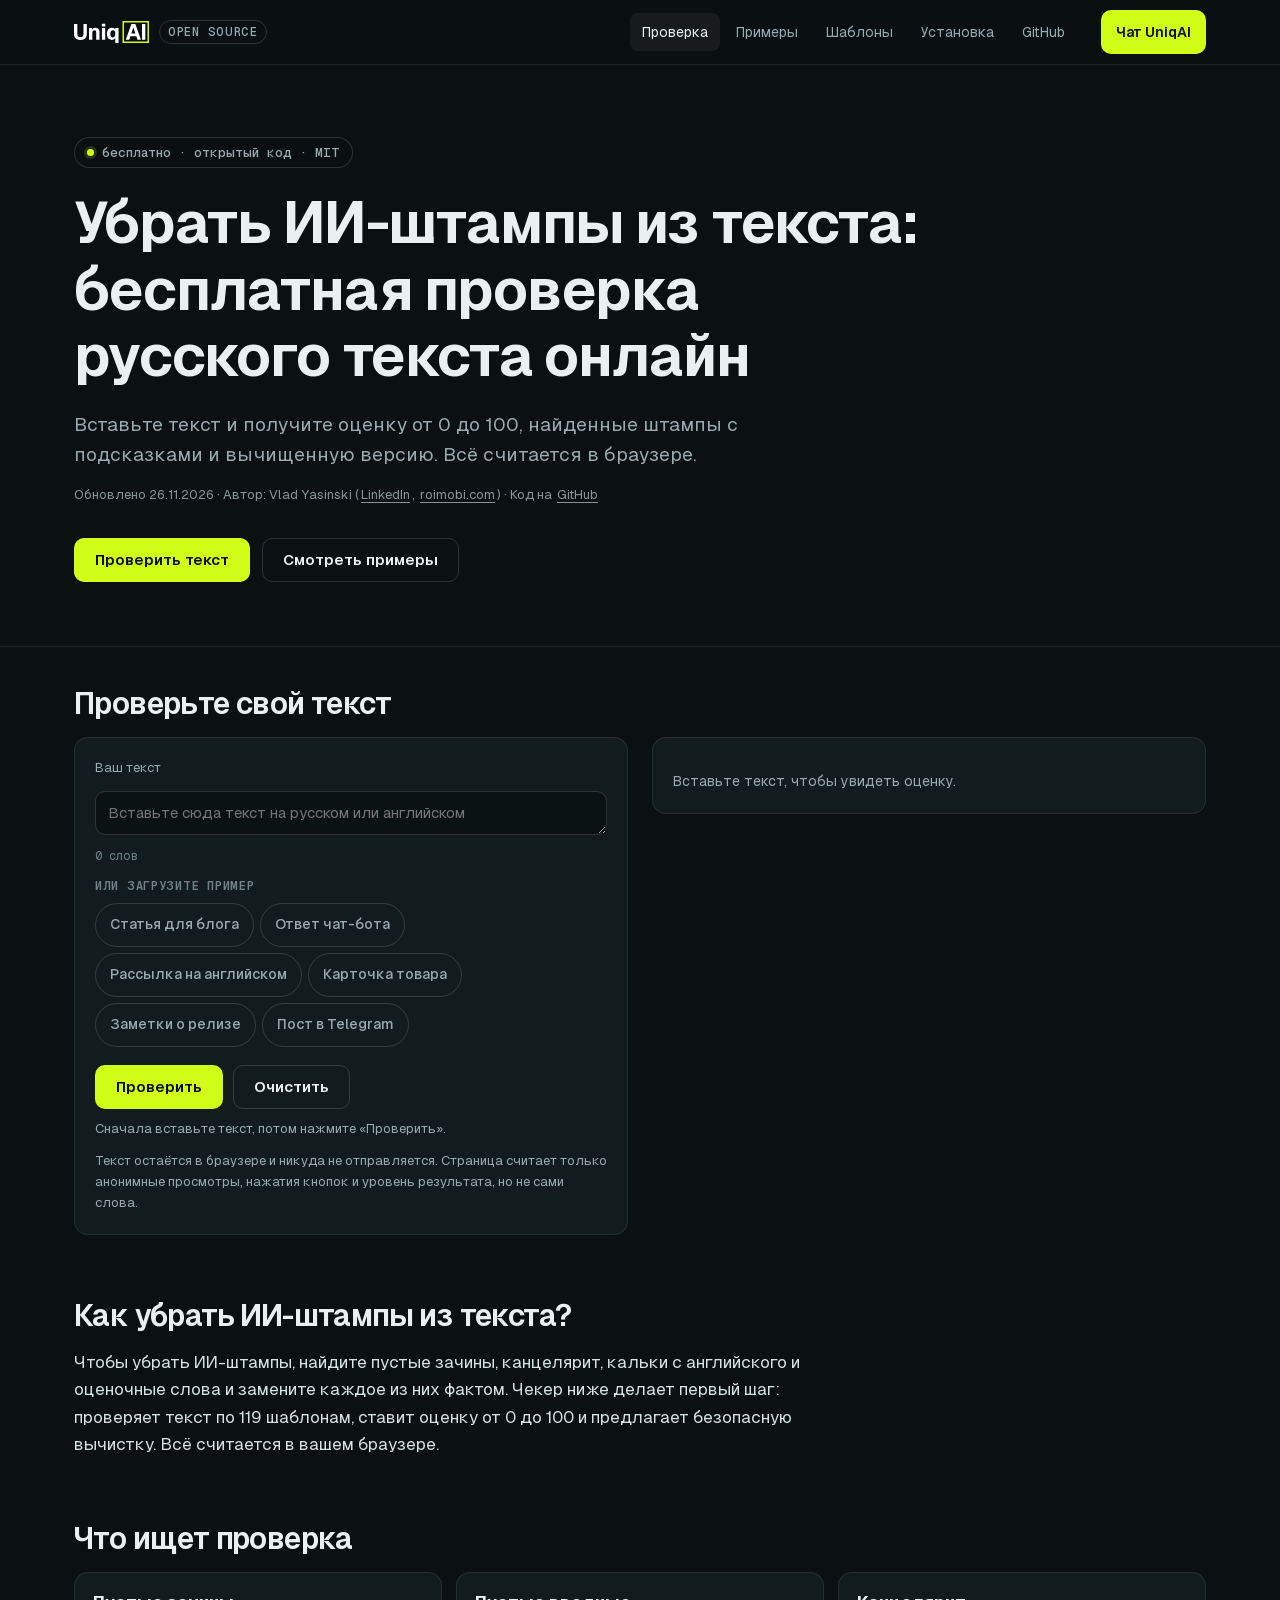
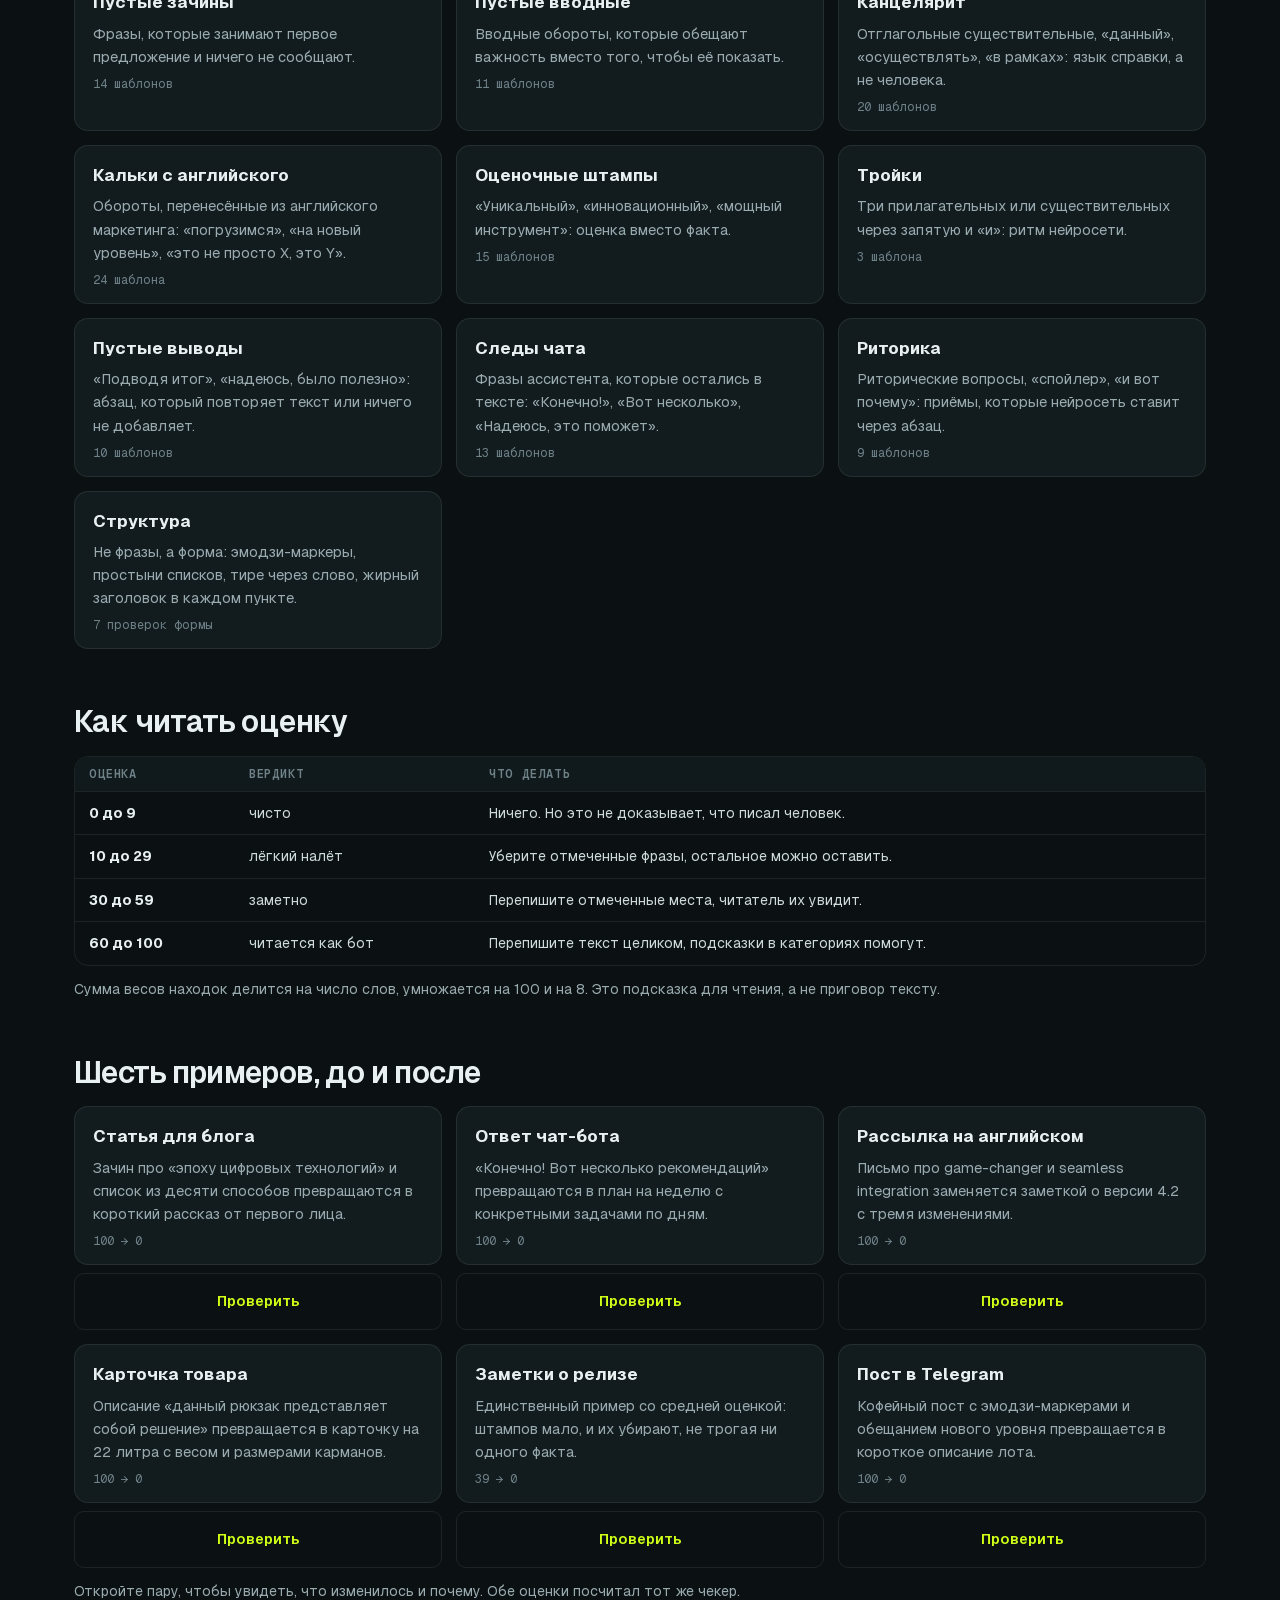
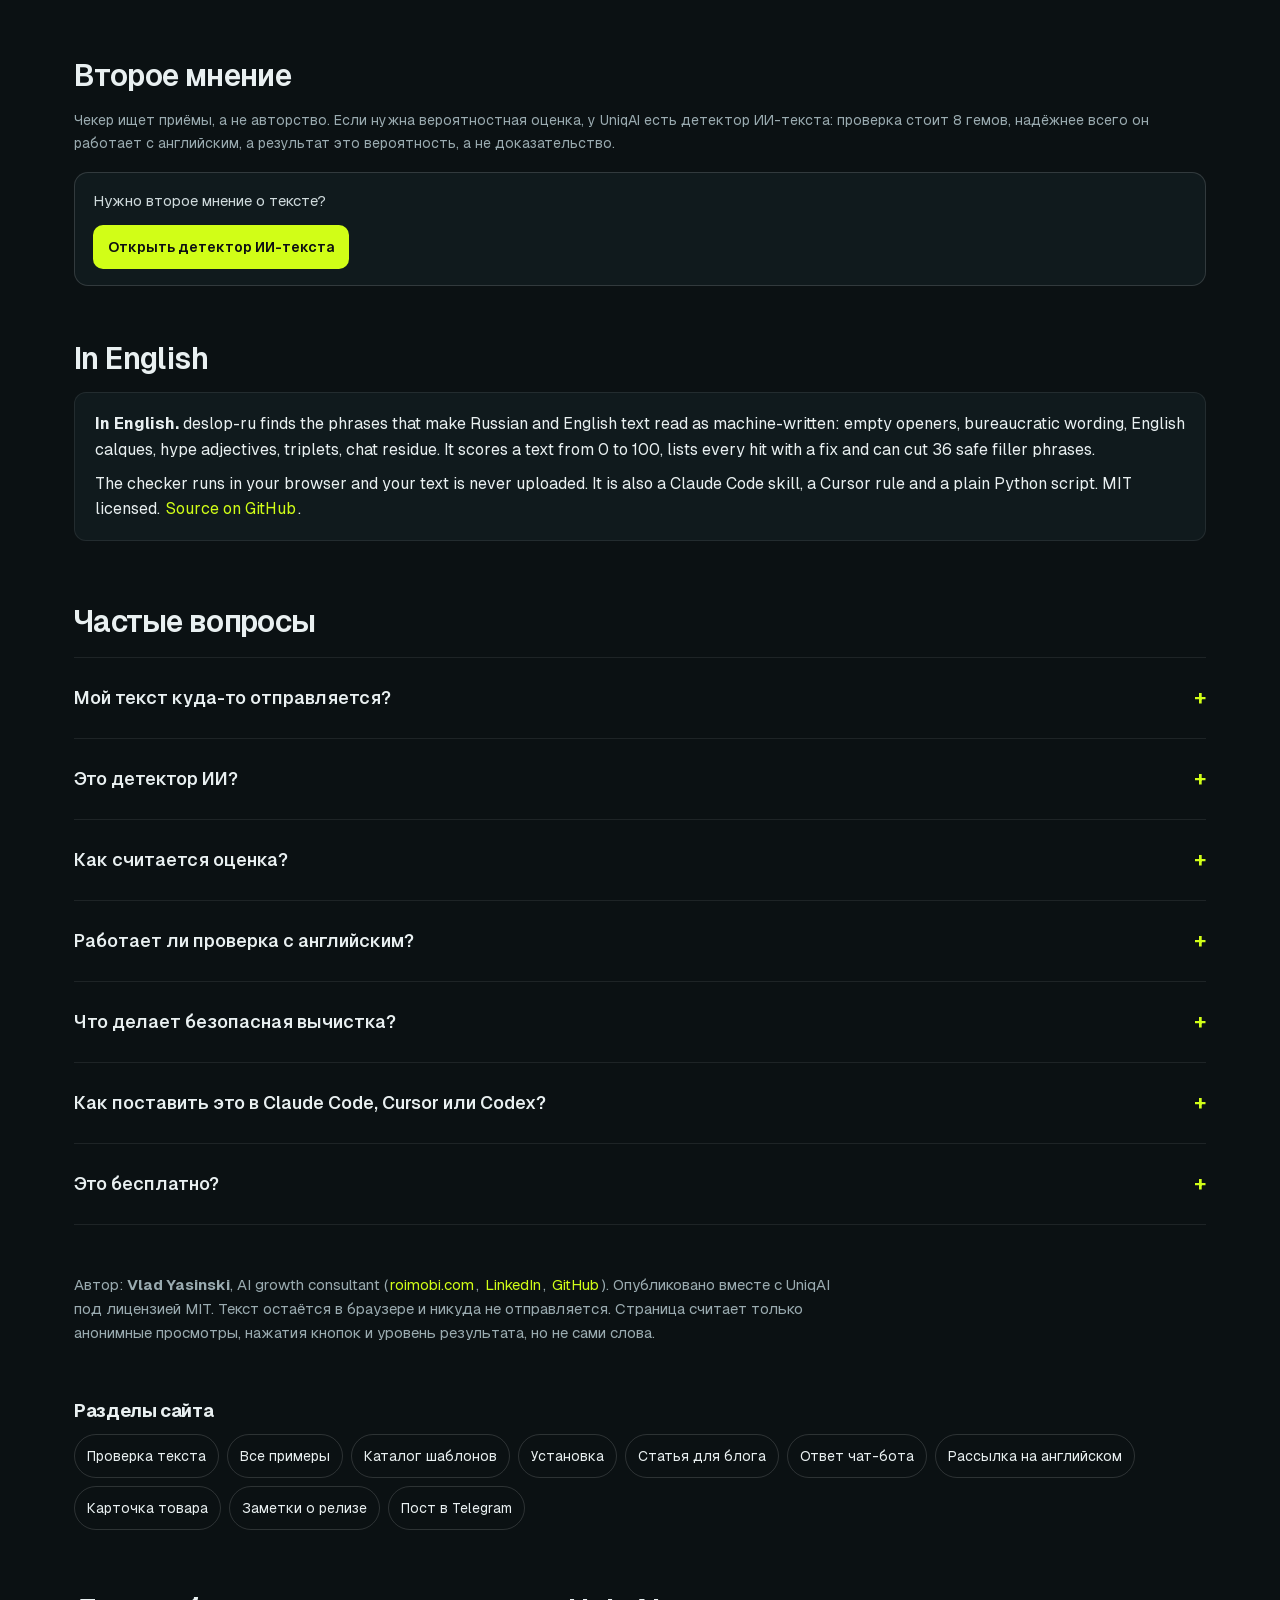
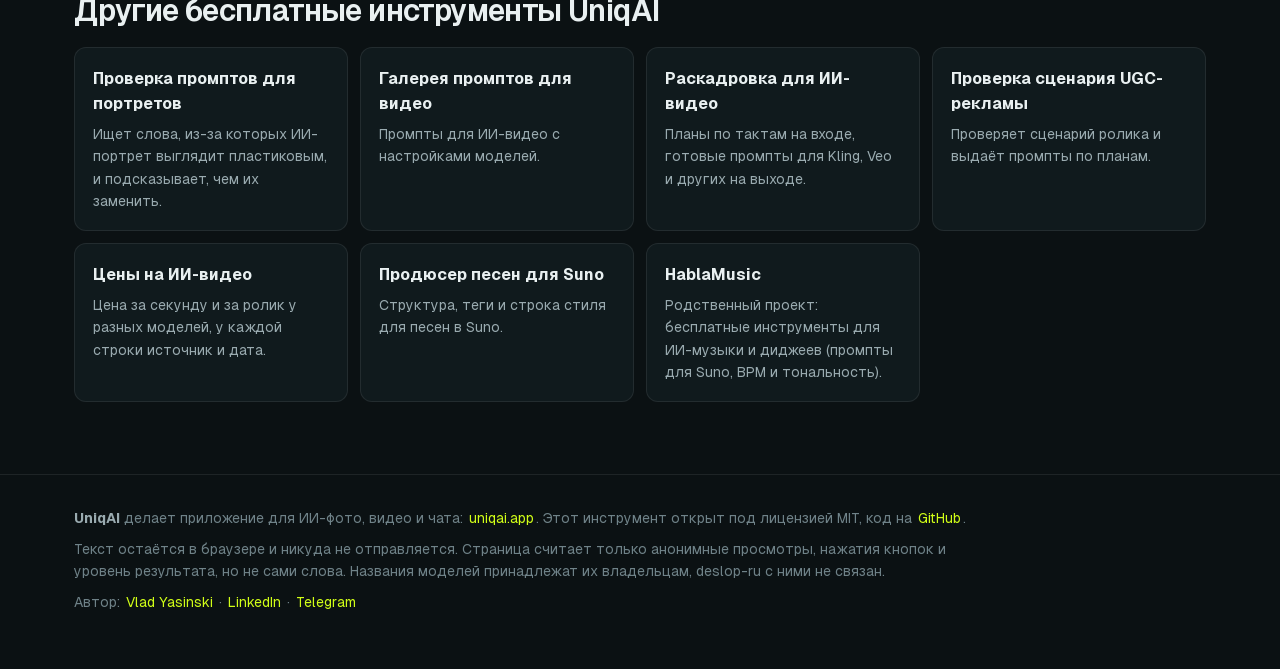
==== docs/index.html @ 29233b3a "Add GitHub Pages site: in-browser checker, examples, pattern catalogue, install guide Co-Authored-By" ====
<!doctype html>
<html lang="ru">
<head>
<meta charset="utf-8">
<meta name="viewport" content="width=device-width, initial-scale=1">
<title>Убрать ИИ-штампы из текста онлайн | deslop-ru</title>
<meta name="description" content="Бесплатная проверка русского текста на ИИ-штампы: оценка от 0 до 100, номера строк и подсказки. Работает в браузере, текст не уходит.">
<link rel="canonical" href="https://uniqaiapp.github.io/deslop-ru/">
<meta name="robots" content="index, follow, max-image-preview:large">
<meta property="og:type" content="website">
<meta property="og:site_name" content="UniqAI open source">
<meta property="og:locale" content="ru_RU">
<meta property="og:title" content="Убрать ИИ-штампы из текста онлайн | deslop-ru">
<meta property="og:description" content="Бесплатная проверка русского текста на ИИ-штампы: оценка от 0 до 100, номера строк и подсказки. Работает в браузере, текст не уходит.">
<meta property="og:url" content="https://uniqaiapp.github.io/deslop-ru/">
<meta property="og:image" content="https://uniqaiapp.github.io/deslop-ru/assets/social-preview.png">
<meta property="og:image:width" content="1280">
<meta property="og:image:height" content="640">
<meta property="og:image:alt" content="deslop-ru: проверка русского текста на ИИ-штампы, до и после">
<meta name="twitter:card" content="summary_large_image">
<meta name="twitter:title" content="Убрать ИИ-штампы из текста онлайн | deslop-ru">
<meta name="twitter:description" content="Бесплатная проверка русского текста на ИИ-штампы: оценка от 0 до 100, номера строк и подсказки. Работает в браузере, текст не уходит.">
<meta name="twitter:image" content="https://uniqaiapp.github.io/deslop-ru/assets/social-preview.png">
<meta name="theme-color" content="#0b1113">
<link rel="icon" href="assets/favicon.svg" type="image/svg+xml">
<link rel="preload" href="assets/fonts/Geist-Variable.woff2" as="font" type="font/woff2" crossorigin>
<link rel="stylesheet" href="site.css">
<link rel="alternate" type="text/plain" href="https://uniqaiapp.github.io/deslop-ru/llms.txt" title="llms.txt">
<script type="application/ld+json">{"@context":"https://schema.org","@graph":[{"@type":"Organization","@id":"https://uniqai.app/#org","name":"UniqAI","url":"https://uniqai.app/","logo":{"@type":"ImageObject","url":"https://uniqai.app/icon-512.png","width":512,"height":512},"sameAs":["https://github.com/uniqaiapp"]},{"@type":"WebSite","@id":"https://uniqaiapp.github.io/#site","name":"Открытые инструменты UniqAI","url":"https://uniqaiapp.github.io/"},{"@type":"WebPage","@id":"https://uniqaiapp.github.io/deslop-ru/#page","url":"https://uniqaiapp.github.io/deslop-ru/","name":"Убрать ИИ-штампы из текста онлайн | deslop-ru","description":"Бесплатная проверка русского текста на ИИ-штампы: оценка от 0 до 100, номера строк и подсказки. Работает в браузере, текст не уходит.","inLanguage":"ru","isPartOf":{"@id":"https://uniqaiapp.github.io/#site"},"publisher":{"@id":"https://uniqai.app/#org"},"dateModified":"2026-11-26","author":{"@type":"Person","name":"Vlad Yasinski","url":"https://www.roimobi.com/","sameAs":["https://www.roimobi.com","https://www.linkedin.com/in/vlad-yasinski-ua5er/","https://github.com/ua5er"]},"primaryImageOfPage":{"@type":"ImageObject","url":"https://uniqaiapp.github.io/deslop-ru/assets/social-preview.png"},"mainEntity":{"@id":"https://uniqaiapp.github.io/deslop-ru/#app"}},{"@type":"WebApplication","@id":"https://uniqaiapp.github.io/deslop-ru/#app","name":"deslop-ru: проверка текста на ИИ-штампы","url":"https://uniqaiapp.github.io/deslop-ru/","applicationCategory":"UtilitiesApplication","operatingSystem":"Any (web browser)","description":"Проверка русского и английского текста на ИИ-штампы: оценка от 0 до 100, список найденных фраз с подсказками и безопасная вычистка.","isAccessibleForFree":true,"offers":{"@type":"Offer","price":"0","priceCurrency":"USD"},"license":"https://github.com/uniqaiapp/deslop-ru/blob/main/LICENSE","author":{"@type":"Person","name":"Vlad Yasinski","url":"https://www.roimobi.com/","sameAs":["https://www.roimobi.com","https://www.linkedin.com/in/vlad-yasinski-ua5er/","https://github.com/ua5er"]},"publisher":{"@id":"https://uniqai.app/#org"},"codeRepository":"https://github.com/uniqaiapp/deslop-ru","image":"https://uniqaiapp.github.io/deslop-ru/assets/social-preview.png","sameAs":["https://github.com/uniqaiapp/deslop-ru"],"inLanguage":["ru","en"],"featureList":["Оценка от 0 до 100","119 шаблонов в 10 категориях","Безопасная вычистка","Работает в браузере, текст не отправляется"]},{"@type":"FAQPage","@id":"https://uniqaiapp.github.io/deslop-ru/#faq","mainEntity":[{"@type":"Question","name":"Мой текст куда-то отправляется?","acceptedAnswer":{"@type":"Answer","text":"Нет. Проверка работает в вашем браузере, сам текст не покидает страницу. Мы считаем только анонимные просмотры, нажатия кнопок и уровень результата, но не слова, которые вы вставили."}},{"@type":"Question","name":"Это детектор ИИ?","acceptedAnswer":{"@type":"Answer","text":"Нет. Чекер ищет приёмы, по которым текст читается как сгенерированный, а не доказывает авторство. Оценка 0 не значит, что писал человек, а живой текст, где много слов-паразитов, получит отметки. Обходить детекторы чекер не помогает и не пытается."}},{"@type":"Question","name":"Как считается оценка?","acceptedAnswer":{"@type":"Answer","text":"Каждая находка имеет вес от 1 до 3. Сумма весов делится на число слов, умножается на 100 и на 8, результат не больше 100. Проверки плотности включаются от 40 слов, поэтому на двух строках оценка осторожнее."}},{"@type":"Question","name":"Работает ли проверка с английским?","acceptedAnswer":{"@type":"Answer","text":"Да. Язык определяется по буквам, и для английского текста работают 34 английских шаблонов: lean, game-changer, seamless, «let's dive in» и другие. Русских шаблонов 85."}},{"@type":"Question","name":"Что делает безопасная вычистка?","acceptedAnswer":{"@type":"Answer","text":"Она удаляет только 36 фраз, без которых смысл не меняется, например вводное «важно отметить», и поправляет заглавную букву. Остальное чекер только показывает: канцелярит и пустые тройки нужно переписывать."}},{"@type":"Question","name":"Как поставить это в Claude Code, Cursor или Codex?","acceptedAnswer":{"@type":"Answer","text":"Скопируйте репозиторий в папку скиллов Claude Code, положите правило в .cursor/rules или добавьте блок в AGENTS.md. Все три способа описаны на странице установки, скрипту нужен только Python."}},{"@type":"Question","name":"Это бесплатно?","acceptedAnswer":{"@type":"Answer","text":"Да. Репозиторий открыт под лицензией MIT, а проверка на странице бесплатная и работает без регистрации."}}]}]}</script>
</head>
<body>
<a class="skip" href="#main">К содержимому</a>
<header class="top"><div class="wrap top-in">
<a class="brand" href="https://uniqaiapp.github.io/" aria-label="Открытые инструменты UniqAI"><img src="assets/wordmark.svg" alt="UniqAI" width="96" height="28"><span>open source</span></a>
<nav class="nav" aria-label="Разделы"><a href="" aria-current="page">Проверка</a><a href="examples/">Примеры</a><a href="patterns/">Шаблоны</a><a href="how-to/">Установка</a><a href="https://github.com/uniqaiapp/deslop-ru" rel="noopener">GitHub</a></nav>
<a class="btn btn-sm" href="https://uniqai.app/chat?utm_source=github&amp;utm_medium=pages&amp;utm_campaign=deslop-ru&amp;utm_content=header" data-out="header">Чат UniqAI</a>
</div></header>

<main id="main">
<section class="hero hero-compact"><div class="wrap hero-in">

<p class="pill"><span class="dot"></span>бесплатно · открытый код · MIT</p>
<h1>Убрать ИИ-штампы из текста: бесплатная проверка русского текста онлайн</h1>
<p class="lead">Вставьте текст и получите оценку от 0 до 100, найденные штампы с подсказками и вычищенную версию. Всё считается в браузере.</p>
<p class="byline">Обновлено 26.11.2026 · Автор: Vlad Yasinski (<a href="https://www.linkedin.com/in/vlad-yasinski-ua5er/" rel="noopener">LinkedIn</a>, <a href="https://www.roimobi.com/?utm_source=github&amp;utm_medium=pages&amp;utm_campaign=deslop-ru" rel="noopener">roimobi.com</a>) · Код на <a href="https://github.com/uniqaiapp/deslop-ru" rel="noopener">GitHub</a></p>
<div class="hero-cta"><a class="btn" href="#builder">Проверить текст</a><a class="btn btn-ghost" href="examples/">Смотреть примеры</a></div>
</div></section>
<section class="ug-builder wrap" id="builder" aria-labelledby="builder-h">
<h2 id="builder-h">Проверьте свой текст</h2>
<div class="ug-bar ug-bar-empty" id="ug-bar" aria-live="polite"><span>Вставьте текст и нажмите «Проверить»</span><a href="#ug-out">Смотреть результат</a></div>
<div class="ug-layout">
<div class="ug-form" id="ug-form">
<label class="ug-f" for="dr-text"><span>Ваш текст</span></label>
<textarea id="dr-text" rows="9" spellcheck="false" autocomplete="off" aria-describedby="dr-count" placeholder="Вставьте сюда текст на русском или английском"></textarea>
<p class="np-meta"><span id="dr-count">0 слов</span></p>
<fieldset><legend>Или загрузите пример</legend><div class="np-samples"><button type="button" data-sample="blog-intro" aria-pressed="false">Статья для блога</button><button type="button" data-sample="chat-answer" aria-pressed="false">Ответ чат-бота</button><button type="button" data-sample="newsletter" aria-pressed="false">Рассылка на английском</button><button type="button" data-sample="product-card" aria-pressed="false">Карточка товара</button><button type="button" data-sample="release-notes" aria-pressed="false">Заметки о релизе</button><button type="button" data-sample="telegram-post" aria-pressed="false">Пост в Telegram</button></div></fieldset>
<div class="ug-btns"><button type="button" class="btn" id="dr-run">Проверить</button><button type="button" class="btn btn-ghost" id="dr-clear">Очистить</button></div>
<p class="ug-status" id="dr-status" aria-live="polite"></p>
<p class="np-priv">Текст остаётся в браузере и никуда не отправляется. Страница считает только анонимные просмотры, нажатия кнопок и уровень результата, но не сами слова.</p>
<noscript><p class="ug-small">Проверке на странице нужен JavaScript. То же самое делает скрипт из репозитория: <code>python3 scripts/deslop.py check файл.md</code>.</p></noscript>
</div>
<div class="ug-out" id="ug-out" aria-live="polite">
<div id="ug-lint"><p class="ug-small">Вставьте текст, чтобы увидеть оценку.</p></div>
</div>
</div>
<script type="application/json" id="ug-data">{"version":"0.1.0","patterns":[{"id":"ru.intro.modern_world","lang":"ru","category":"intro","label":"в современном мире","fix":"Уберите. Начните с факта или с того, что изменилось.","weight":3,"cut":true,"re":"в (современном|нашем|сегодняшнем|нынешнем) (быстро меняющемся |динамичном |цифровом )?(мире|обществе)(,\\s*(где|когда|в котором|который|которая|которое)[^,\\n]*)?[,:]?[ \\t]*"},{"id":"ru.intro.nashe_vremya","lang":"ru","category":"intro","label":"в наше время","fix":"Уберите или назовите год, событие, причину.","weight":2,"cut":true,"re":"\\bв (наше|нынешнее|настоящее) время[,:]?[ \\t]*"},{"id":"ru.intro.epoch","lang":"ru","category":"intro","label":"в эпоху цифровых технологий","fix":"Уберите. Читатель знает, какой сейчас век.","weight":3,"cut":true,"re":"\\bв (эпоху|век|эру) (цифровых технологий|цифровизации|искусственного интеллекта|ии|нейросетей|информации)(,\\s*(где|когда|в котор(ой|ом|ую)|котор(ый|ая|ое))[^,\\n]*)?[,:]?[ \\t]*"},{"id":"ru.intro.lets_figure","lang":"ru","category":"intro","label":"давайте разберёмся","fix":"Уберите приглашение и сразу разбирайтесь.","weight":3,"cut":true,"re":"\\bдавайте (же )?(разберемся|разбираться|рассмотрим|поговорим|выясним|посмотрим|обсудим)[^.!?\\n]*[.!?:]?[ \\t]*"},{"id":"ru.intro.in_this_article","lang":"ru","category":"intro","label":"в этой статье мы","fix":"Уберите. Первое предложение должно быть самым полезным.","weight":2,"cut":false,"re":"\\bв (этой|данной|нашей) (статье|заметке|публикации|посте|материале) (мы|вы|я)\\b"},{"id":"ru.intro.today_we","lang":"ru","category":"intro","label":"сегодня мы поговорим","fix":"Уберите анонс, оставьте содержание.","weight":2,"cut":false,"re":"\\bсегодня (мы|я) (поговорим|расскажем|расскажу|разберем|разберу|рассмотрим|обсудим)\\b"},{"id":"ru.intro.no_secret","lang":"ru","category":"intro","label":"не секрет, что","fix":"Уберите. Если не секрет, зачем говорить.","weight":3,"cut":true,"re":"\\b(ни для кого )?не секрет, что[ \\t]*"},{"id":"ru.intro.as_known","lang":"ru","category":"intro","label":"как известно","fix":"Уберите или дайте источник.","weight":2,"cut":true,"re":"\\b(как (всем )?известно|все (мы )?знаем, что|всем известно, что)[,]?[ \\t]*"},{"id":"ru.intro.imagine","lang":"ru","category":"intro","label":"представьте себе","fix":"Уберите; опишите сцену напрямую.","weight":1,"cut":true,"re":"\\bпредставьте( себе)?[,:]?[ \\t]*"},{"id":"ru.intro.nowadays","lang":"ru","category":"intro","label":"на сегодняшний день","fix":"«Сейчас» или ничего.","weight":2,"cut":true,"re":"\\b(на сегодняшний день|в настоящее время|на данный момент)[,]?[ \\t]*"},{"id":"ru.filler.important_to_note","lang":"ru","category":"filler","label":"важно отметить","fix":"Уберите оборот, оставьте то, что отмечали.","weight":3,"cut":true,"re":"\\b(важно|стоит|следует|нужно|необходимо|нельзя не|хочется|хотелось бы) (также |еще раз |особо )?(отметить|подчеркнуть|упомянуть|заметить|понимать|помнить|учитывать|сказать|добавить)(, что)?[ \\t]*"},{"id":"ru.filler.obviously","lang":"ru","category":"filler","label":"безусловно,","fix":"Уберите. Если это очевидно, не говорите; если нет, докажите.","weight":2,"cut":true,"re":"\\b(безусловно|несомненно|однозначно|бесспорно|очевидно|разумеется|конечно же)[,][ \\t]*"},{"id":"ru.filler.thus","lang":"ru","category":"filler","label":"таким образом,","fix":"Уберите связку; предложения и так стоят рядом.","weight":2,"cut":true,"re":"\\b(таким образом|итак|в целом|в конечном (итоге|счете)|в общем и целом|так или иначе)[,][ \\t]*"},{"id":"ru.filler.worth_saying","lang":"ru","category":"filler","label":"стоит сказать, что","fix":"Уберите и скажите.","weight":2,"cut":true,"re":"\\b(стоит|надо|нужно) (сказать|признать|заметить), что[ \\t]*"},{"id":"ru.filler.also","lang":"ru","category":"filler","label":"кроме того,","fix":"Чаще всего можно убрать; абзац не развалится.","weight":1,"cut":true,"re":"\\b(кроме того|помимо этого|более того|к тому же|также стоит|при этом важно)[,][ \\t]*"},{"id":"ru.filler.in_general","lang":"ru","category":"filler","label":"по сути,","fix":"Уберите.","weight":1,"cut":true,"re":"\\b(в принципе|по сути|по большому счету|в общем-то)[,][ \\t]*"},{"id":"ru.filler.it_is_true","lang":"ru","category":"filler","label":"действительно","fix":"Уберите усилитель; факт сильнее без него.","weight":1,"cut":false,"re":"\\b(действительно|на самом деле|по-настоящему|поистине|воистину)\\b"},{"id":"ru.bureau.dannyj","lang":"ru","category":"bureau","label":"данный","fix":"«Этот» или ничего. (Формы множественного числа не считаются: «по данным» — это про данные.)","weight":2,"cut":false,"re":"\\bданн(ый|ая|ое|ого|ой|ому|ую)\\b(?! (момент|вопрос)е?\\b)"},{"id":"ru.bureau.osushchestvlyat","lang":"ru","category":"bureau","label":"осуществлять","fix":"Замените глаголом действия: «делать», «проводить», «запускать».","weight":2,"cut":false,"re":"\\bосуществл(ять|яет|яют|яем|яете|яешь|яю|ение|ения|ении|яется|яются|ял|яла|яли)\\b"},{"id":"ru.bureau.yavlyaetsya","lang":"ru","category":"bureau","label":"является","fix":"Уберите связку: «X является Y» → «X — Y» или просто «X Y».","weight":1,"cut":false,"re":"\\bявля(ется|ются|лся|лась|лись)\\b"},{"id":"ru.bureau.v_ramkah","lang":"ru","category":"bureau","label":"в рамках","fix":"«В», «на», «во время» или перестройте фразу.","weight":2,"cut":false,"re":"\\bв рамках\\b"},{"id":"ru.bureau.s_celyu","lang":"ru","category":"bureau","label":"с целью","fix":"«Чтобы».","weight":2,"cut":false,"re":"\\b(с целью|в целях)\\b"},{"id":"ru.bureau.v_svyazi","lang":"ru","category":"bureau","label":"в связи с этим","fix":"«Поэтому».","weight":2,"cut":false,"re":"\\bв связи с (этим|чем|тем, что)\\b"},{"id":"ru.bureau.predstavlyaet_soboj","lang":"ru","category":"bureau","label":"представляет собой","fix":"«Это» или тире.","weight":2,"cut":false,"re":"\\bпредставля(ет|ют) собой\\b"},{"id":"ru.bureau.imeet_mesto","lang":"ru","category":"bureau","label":"имеет место","fix":"«Есть», «бывает», «случается».","weight":2,"cut":false,"re":"\\bиме(ет|ют|ло|ли) место\\b"},{"id":"ru.bureau.okazyvaet","lang":"ru","category":"bureau","label":"оказывает влияние","fix":"«Влияет», «помогает».","weight":2,"cut":false,"re":"\\bоказыва(ет|ют|ть|ла|ло|ли) (влияние|воздействие|поддержку|помощь|содействие)\\b"},{"id":"ru.bureau.proizvodit","lang":"ru","category":"bureau","label":"производить оценку","fix":"«Оценить», «проверить», «посчитать».","weight":2,"cut":false,"re":"\\bпроизв(одить|одит|одят|ести|ел|ела|ели) (оценку|проверку|анализ|расчет|замер|настройку|установку)\\b"},{"id":"ru.bureau.v_processe","lang":"ru","category":"bureau","label":"в процессе работы","fix":"«Во время», «когда» или уберите.","weight":1,"cut":false,"re":"\\bв процессе (работы|использования|эксплуатации|обучения|реализации|внедрения)\\b"},{"id":"ru.bureau.putem","lang":"ru","category":"bureau","label":"путём / посредством","fix":"«Через», «с помощью» или творительный падеж.","weight":1,"cut":false,"re":"\\b(путем|посредством|при помощи|с помощью использования)\\b"},{"id":"ru.bureau.obespechivat","lang":"ru","category":"bureau","label":"обеспечивать","fix":"Назовите действие: «даёт», «держит», «защищает».","weight":1,"cut":false,"re":"\\bобеспечива(ет|ют|ть|ется|ются)\\b"},{"id":"ru.bureau.funkcional","lang":"ru","category":"bureau","label":"функционал","fix":"«Функции», «возможности».","weight":1,"cut":false,"re":"\\bфункционал(а|у|ом|е)?\\b"},{"id":"ru.bureau.nalichie","lang":"ru","category":"bureau","label":"при наличии возможности","fix":"«Если можно», «если нужно», «если хочется».","weight":2,"cut":false,"re":"\\b(при наличии|в случае отсутствия|наличие|отсутствие) (возможности|необходимости|желания)\\b"},{"id":"ru.bureau.v_sluchae_esli","lang":"ru","category":"bureau","label":"в случае если","fix":"«Если».","weight":2,"cut":false,"re":"\\bв случае,? если\\b"},{"id":"ru.bureau.aktualnyj","lang":"ru","category":"bureau","label":"актуальный","fix":"Скажите, для кого и почему сейчас; иначе уберите.","weight":1,"cut":false,"re":"\\bактуальн(ый|ая|ое|ые|ость|ости|ым|ых|ую)\\b"},{"id":"ru.calque.dive_in","lang":"ru","category":"calque","label":"погрузимся (let's dive in)","fix":"Уберите; начинайте с темы.","weight":3,"cut":false,"re":"\\b(давайте )?(погруз(имся|иться|имся глубже)|нырнем|окунемся)\\b"},{"id":"ru.calque.next_level","lang":"ru","category":"calque","label":"на новый уровень (next level)","fix":"Скажите, что конкретно станет лучше и насколько.","weight":3,"cut":false,"re":"\\bна (новый|следующий|качественно новый|принципиально новый) уровень\\b"},{"id":"ru.calque.unlock_potential","lang":"ru","category":"calque","label":"раскрыть потенциал (unlock potential)","fix":"Назовите результат.","weight":3,"cut":false,"re":"\\b(раскр(ыть|ывает|оет|ойте)|реализ(овать|ует)) (свой |весь |полный |ваш |скрытый )?потенциал\\b"},{"id":"ru.calque.game_changer","lang":"ru","category":"calque","label":"меняет правила игры (game changer)","fix":"Скажите, что именно изменилось.","weight":3,"cut":false,"re":"\\b(меняет|изменит|изменил[аио]?) (правила игры|все|всю игру)\\b"},{"id":"ru.calque.seamless","lang":"ru","category":"calque","label":"бесшовный (seamless)","fix":"«Без переключений», «в одном окне», «без ручных шагов».","weight":2,"cut":false,"re":"\\bбесшовн(ый|ая|ое|ые|о|ой|ую)\\b"},{"id":"ru.calque.not_just","lang":"ru","category":"calque","label":"это не просто X, это Y","fix":"Оставьте Y. Контраст с воображаемым X ничего не добавляет.","weight":3,"cut":false,"re":"\\bэто не просто [^.!?\\n]{2,60}?,\\s*(а|это)\\b"},{"id":"ru.calque.in_the_world_of","lang":"ru","category":"calque","label":"в мире маркетинга (in the world of)","fix":"«В маркетинге».","weight":2,"cut":false,"re":"\\bв мире (маркетинга|бизнеса|технологий|дизайна|контента|нейросетей|ии|финансов|моды|красоты|спорта|образования)\\b"},{"id":"ru.calque.journey","lang":"ru","category":"calque","label":"ваше путешествие (journey)","fix":"«Путь», «работа», или назовите, что человек делает.","weight":2,"cut":false,"re":"\\b(ваше|свое|это|наше) путешеств(ие|ия|ии)\\b(?! (в|по|на) )"},{"id":"ru.calque.insight","lang":"ru","category":"calque","label":"инсайт","fix":"«Вывод», «наблюдение», «находка».","weight":1,"cut":false,"re":"\\bинсайт(ы|ов|ам|ами|ах)?\\b"},{"id":"ru.calque.landscape","lang":"ru","category":"calque","label":"ландшафт рынка (landscape)","fix":"«Рынок», «что есть на рынке».","weight":2,"cut":false,"re":"\\bландшафт(е|а|у)? (рынка|индустрии|технологий|медиа|угроз)\\b"},{"id":"ru.calque.powerful_tool","lang":"ru","category":"calque","label":"мощный инструмент","fix":"Скажите, что инструмент делает.","weight":2,"cut":false,"re":"\\bмощн(ый|ая|ое|ые|ым|ой) (инструмент|решение|платформа|средство|способ)\\b"},{"id":"ru.calque.whether","lang":"ru","category":"calque","label":"будь то X или Y","fix":"Уберите перечисление или сделайте его конкретным.","weight":2,"cut":false,"re":"\\bбудь то [^.!?\\n]{3,60}? или\\b"},{"id":"ru.calque.at_end_of_day","lang":"ru","category":"calque","label":"в конце дня (at the end of the day)","fix":"«В итоге» или уберите.","weight":2,"cut":false,"re":"\\bв конце дня,"},{"id":"ru.calque.key_to","lang":"ru","category":"calque","label":"ключ к успеху","fix":"Назовите действие, которое работает.","weight":2,"cut":false,"re":"\\b(ключ|секрет) к (успеху|успешн|эффективн|росту|продаж)"},{"id":"ru.calque.ecosystem","lang":"ru","category":"calque","label":"экосистема","fix":"Перечислите, что входит в набор.","weight":1,"cut":false,"re":"\\bэкосистем(а|ы|е|у|ой)\\b"},{"id":"ru.calque.empower","lang":"ru","category":"calque","label":"позволяет вам","fix":"Глагол действия: «вы можете», «вы получаете» или просто действие.","weight":1,"cut":false,"re":"\\b(позволя(ет|ют) вам|дает возможность|предоставляет возможность)\\b"},{"id":"ru.hype.unique","lang":"ru","category":"hype","label":"уникальный / инновационный","fix":"Факт вместо оценки: что именно нельзя получить в другом месте.","weight":2,"cut":false,"re":"\\b(уникальн|инновационн|революционн|прорывн|передов|невероятн|потрясающ|феноменальн|непревзойденн)[а-я]+\\b"},{"id":"ru.hype.effective","lang":"ru","category":"hype","label":"эффективный","fix":"Насколько, в чём, по сравнению с чем.","weight":1,"cut":false,"re":"\\b(эффективн|результативн|продуктивн|оптимальн)(ый|ая|ое|ые|о|ость|ости|ым|ых|ую|ой)\\b"},{"id":"ru.hype.ideal","lang":"ru","category":"hype","label":"идеально подходит","fix":"Для кого и почему.","weight":2,"cut":false,"re":"\\bидеальн(о|ый|ая|ое|ые|ым|ой|ую) (подходит|решение|вариант|выбор|для)\\b"},{"id":"ru.hype.complex_approach","lang":"ru","category":"hype","label":"комплексный подход","fix":"Перечислите, что входит.","weight":2,"cut":false,"re":"\\b(комплексн|индивидуальн|персонализированн|клиентоориентированн)(ый|ая|ое|ые|ым|ой|ую) (подход|решени[ея]|сервис|предложени[ея])\\b"},{"id":"ru.hype.wide_range","lang":"ru","category":"hype","label":"широкий спектр","fix":"Назовите число или три главных пункта.","weight":2,"cut":false,"re":"\\bширок(ий|ого|им|ую) (спектр|ассортимент|выбор|набор|круг)\\b"},{"id":"ru.hype.high_quality","lang":"ru","category":"hype","label":"высокое качество","fix":"Что именно хорошо: материал, срок, точность.","weight":2,"cut":false,"re":"\\b(высок(ое|ого|им|ий) качеств[ао]|премиальн(ое|ый|ая|ые) качеств[ао]|качественн(ый|ая|ое|ые) (сервис|продукт|контент|результат))\\b"},{"id":"ru.hype.effortless","lang":"ru","category":"hype","label":"без лишних усилий","fix":"Опишите шаги; читатель сам решит, легко ли.","weight":2,"cut":false,"re":"\\b(без (лишних )?усилий|легко и просто|просто и удобно|быстро и легко|в (пару|несколько|два) клик[ао]в?)\\b"},{"id":"ru.hype.maximum","lang":"ru","category":"hype","label":"максимально удобно","fix":"Уберите «максимально».","weight":2,"cut":false,"re":"\\bмаксимальн(о|ый|ая|ое|ые|ую) (удобн|эффективн|быстр|простой|прост|комфортн|точн|полезн)[а-я]*\\b"},{"id":"ru.hype.key","lang":"ru","category":"hype","label":"ключевой аспект","fix":"«Главный» или уберите прилагательное.","weight":1,"cut":false,"re":"\\bключев(ой|ая|ое|ые|ым|ых|ую|ого) (роль|момент|фактор|аспект|преимуществ|особенност|элемент|показател|задач)[а-я]*\\b"},{"id":"ru.hype.real_breakthrough","lang":"ru","category":"hype","label":"настоящий прорыв","fix":"Что стало возможно, чего не было раньше.","weight":2,"cut":false,"re":"\\b(настоящ(ий|ая|ее) (прорыв|находка|революция|сокровище)|новое слово в)\\b"},{"id":"ru.hype.modern_solution","lang":"ru","category":"hype","label":"современное решение","fix":"Все решения современные, пока не устарели. Уберите.","weight":1,"cut":false,"re":"\\bсовременн(ое|ый|ая|ые|ых|ым) (решени[ея]|подход|технологи[ия]|инструмент[ы]?|метод[ы]?)\\b"},{"id":"ru.triplet.adjectives","lang":"ru","category":"triplet","label":"три прилагательных подряд","fix":"Оставьте одно, самое точное.","weight":2,"cut":false,"re":"\\b[а-я]{3,}(?:ый|ая|ое|ые|ий|яя|ее|ие|ой)\\b,\\s+[а-я]{3,}(?:ый|ая|ое|ые|ий|яя|ее|ие|ой)\\b\\s+и\\s+[а-я]{3,}(?:ый|ая|ое|ые|ий|яя|ее|ие|ой)\\b"},{"id":"ru.triplet.nouns","lang":"ru","category":"triplet","label":"три абстрактных существительных","fix":"Оставьте одно и покажите его на примере.","weight":2,"cut":false,"re":"\\b[а-я]{4,}(?:ость|ение|ание|ция|сть|ия),\\s+[а-я]{4,}(?:ость|ение|ание|ция|сть|ия)\\s+и\\s+[а-я]{4,}(?:ость|ение|ание|ция|сть|ия)\\b"},{"id":"ru.outro.summing_up","lang":"ru","category":"outro","label":"подводя итог","fix":"Если вывод новый, напишите его без объявления. Если старый, удалите абзац.","weight":3,"cut":true,"re":"\\b(в заключение|подводя итог[и]?|резюмируя|в итоге можно сказать|суммируя (вышесказанное|сказанное)|подытожим|подытоживая)[,:]?[ \\t]*"},{"id":"ru.outro.conclude","lang":"ru","category":"outro","label":"можно сделать вывод, что","fix":"Уберите, оставьте вывод.","weight":3,"cut":true,"re":"\\b(можно сделать вывод|можно с уверенностью сказать|становится (очевидно|ясно|понятно)), что[ \\t]*"},{"id":"ru.outro.hope_useful","lang":"ru","category":"outro","label":"надеюсь, статья была полезной","fix":"Удалите предложение целиком.","weight":3,"cut":true,"re":"\\b(надеюсь|надеемся),? (что )?(эта |данная )?(статья|информация|пост|материал|это) (была|был|было|будет|окажется) (полезн[аыо]й?|интересн[аыо]й?)[^.!?\\n]*[.!?]?"},{"id":"ru.outro.remember","lang":"ru","category":"outro","label":"помните, что","fix":"Уберите напоминание; скажите один раз, там, где это уместно.","weight":2,"cut":true,"re":"\\b(помните|не забывайте|главное помнить|важно помнить)[,:]? (что )?"},{"id":"ru.outro.choice_is_yours","lang":"ru","category":"outro","label":"выбор за вами","fix":"Удалите. Читатель знает, кто решает.","weight":2,"cut":true,"re":"\\b(выбор (за вами|остается за вами)|решать (только )?вам|каждый решает сам)[.!]?"},{"id":"ru.outro.share","lang":"ru","category":"outro","label":"делитесь в комментариях","fix":"Один призыв на пост, и только если вам правда нужен ответ.","weight":1,"cut":false,"re":"\\b(делитесь (в комментариях|своим мнением|опытом)|пишите в комментариях|ставьте лайк|подписывайтесь)\\b"},{"id":"ru.outro.vyvod_label","lang":"ru","category":"outro","label":"абзац с заголовком «Вывод:»","fix":"Уберите заголовок; абзац должен выдерживать чтение без подписи.","weight":2,"cut":false,"re":"^(вывод|итог|итоги|заключение|резюме|в итоге)\\s*[:.]\\s*$"},{"id":"ru.chat.of_course","lang":"ru","category":"chat","label":"Конечно! / Отличный вопрос","fix":"Удалите: это ответ чат-боту, а не читателю.","weight":3,"cut":true,"re":"^(конечно|отлично|отличный вопрос|хороший вопрос|с удовольствием)[!.,][ \\t]*"},{"id":"ru.chat.here_are","lang":"ru","category":"chat","label":"вот несколько вариантов:","fix":"Уберите анонс списка; список говорит сам за себя.","weight":2,"cut":true,"re":"\\bвот (несколько|некоторые|основные|главные|ключевые|список|что) [^.!?\\n:]{0,40}[:.][ \\t]*"},{"id":"ru.chat.hope_helps","lang":"ru","category":"chat","label":"надеюсь, это поможет","fix":"Удалите.","weight":3,"cut":true,"re":"\\bнадеюсь, (это|что это) (поможет|помогло|было полезно)[^.!?\\n]*[.!?]?"},{"id":"ru.chat.questions","lang":"ru","category":"chat","label":"если у вас остались вопросы","fix":"Оставьте только с конкретным каналом и временем ответа; иначе удалите.","weight":1,"cut":false,"re":"\\bесли (у вас )?(есть|остались|возникнут|появятся) (еще |какие-либо |дополнительные )?вопросы\\b"},{"id":"ru.chat.as_ai","lang":"ru","category":"chat","label":"как языковая модель","fix":"Удалите вместе с предложением.","weight":3,"cut":false,"re":"\\b(как (ии|искусственный интеллект|языковая модель|нейросеть)|я (всего лишь |только )?(ии|языковая модель|нейросеть))\\b"},{"id":"ru.chat.please_note","lang":"ru","category":"chat","label":"обратите внимание, что","fix":"Уберите; если это важно, вынесите в отдельное предложение.","weight":2,"cut":true,"re":"\\b(пожалуйста, )?обратите внимание[,:]? (что )?"},{"id":"ru.chat.recommend","lang":"ru","category":"chat","label":"рекомендуется","fix":"Повелительное наклонение: «сделайте», «проверьте».","weight":1,"cut":false,"re":"\\b(я бы (рекомендовал|посоветовал|предложил)|рекомендуется|рекомендую вам|советую вам)\\b"},{"id":"ru.chat.additionally_can","lang":"ru","category":"chat","label":"также вы можете","fix":"«Ещё можно» или новый пункт списка.","weight":1,"cut":false,"re":"\\b(дополнительно|также) (вы )?можете\\b"},{"id":"ru.rhetoric.did_you_know","lang":"ru","category":"rhetoric","label":"знаете ли вы, что?","fix":"Скажите факт утверждением.","weight":2,"cut":false,"re":"\\b(знаете ли вы|а вы знали|задумывались ли вы|вы когда-нибудь задумывались)[^?\\n]*\\?"},{"id":"ru.rhetoric.spoiler","lang":"ru","category":"rhetoric","label":"спойлер:","fix":"Уберите; просто скажите.","weight":2,"cut":false,"re":"\\bспойлер[:\\s]"},{"id":"ru.rhetoric.heres_why","lang":"ru","category":"rhetoric","label":"и вот почему","fix":"Уберите; следующее предложение и так объясняет.","weight":2,"cut":false,"re":"\\b(и вот почему|и вот как|и вот что (из этого )?(вышло|получилось)|но есть (один )?нюанс|но есть и обратная сторона)[.:]?"},{"id":"ru.rhetoric.sounds_familiar","lang":"ru","category":"rhetoric","label":"звучит знакомо?","fix":"Уберите вопрос к читателю.","weight":2,"cut":false,"re":"\\b(звучит знакомо|знакомо|узнаете себя|правда ведь|согласитесь|не так ли)\\?"},{"id":"ru.rhetoric.ready","lang":"ru","category":"rhetoric","label":"Готовы? Поехали!","fix":"Уберите.","weight":2,"cut":false,"re":"\\b(готовы|поехали|начнем|приступим)[!?]"},{"id":"ru.rhetoric.not_about","lang":"ru","category":"rhetoric","label":"Это не про X. Это про Y.","fix":"Скажите про Y сразу.","weight":3,"cut":false,"re":"\\bэто не (про|о|об) [^.!?\\n]{2,40}[.] это (про|о|об)\\b"},{"id":"ru.rhetoric.you_heard_right","lang":"ru","category":"rhetoric","label":"да, вы не ослышались","fix":"Уберите.","weight":2,"cut":false,"re":"\\b(да, вы не ослышались|да-да, именно так|именно так|вы не ослышались)[.!,]"},{"id":"en.intro.todays_world","lang":"en","category":"intro","label":"in today's fast-paced world","fix":"Delete. Start with the fact.","weight":3,"cut":true,"re":"\\bin today'?s (?:(?:fast-paced|rapidly (?:changing|evolving)|digital|modern|ever-changing|competitive|interconnected|busy) )*(world|landscape|era|age|society|environment|economy|market)[,]?[ \\t]*"},{"id":"en.intro.dive_in","lang":"en","category":"intro","label":"let's dive in","fix":"Delete the invitation and start.","weight":3,"cut":true,"re":"\\b(let'?s|we'?ll|we will) (dive|delve|jump) (in|into|deeper)[^.!?\\n]*[.!?:]?[ \\t]*"},{"id":"en.intro.in_this_article","lang":"en","category":"intro","label":"in this article we will","fix":"Delete the announcement; keep the content.","weight":2,"cut":false,"re":"\\bin this (article|post|guide|piece),? (we|you|i)('ll| will)?\\b"},{"id":"en.intro.imagine","lang":"en","category":"intro","label":"imagine this:","fix":"Describe the scene directly.","weight":1,"cut":true,"re":"\\b(imagine|picture) (this|a world|if)[,:]?[ \\t]*"},{"id":"en.filler.important_to_note","lang":"en","category":"filler","label":"it's important to note that","fix":"Delete the frame, keep the note.","weight":3,"cut":true,"re":"\\bit('?s| is) (important|worth|crucial|essential|vital) to (note|mention|remember|understand|highlight|emphasize|point out) that[ \\t]*"},{"id":"en.filler.adverb_connectors","lang":"en","category":"filler","label":"moreover,","fix":"Delete; adjacent sentences connect on their own.","weight":1,"cut":true,"re":"\\b(moreover|furthermore|additionally|in addition|consequently|ultimately|essentially|notably|importantly|crucially)[,][ \\t]*"},{"id":"en.filler.at_end_of_day","lang":"en","category":"filler","label":"at the end of the day","fix":"Delete.","weight":2,"cut":true,"re":"\\bat the end of the day[,]?[ \\t]*"},{"id":"en.filler.certainly","lang":"en","category":"filler","label":"undoubtedly,","fix":"Delete; prove it or drop it.","weight":2,"cut":true,"re":"\\b(undoubtedly|certainly|without a doubt|needless to say|of course)[,][ \\t]*"},{"id":"en.bureau.utilize","lang":"en","category":"bureau","label":"utilize / leverage","fix":"«use», «run», «help».","weight":2,"cut":false,"re":"\\b(utiliz(e|es|ed|ing)|leverag(e|es|ed|ing)|facilitat(e|es|ed|ing))\\b"},{"id":"en.bureau.in_order_to","lang":"en","category":"bureau","label":"in order to","fix":"«to».","weight":1,"cut":false,"re":"\\bin order to\\b"},{"id":"en.bureau.due_to_fact","lang":"en","category":"bureau","label":"due to the fact that","fix":"«because».","weight":2,"cut":false,"re":"\\bdue to the fact that\\b"},{"id":"en.calque.delve","lang":"en","category":"calque","label":"delve","fix":"«look at», «examine», or nothing.","weight":3,"cut":false,"re":"\\bdelv(e|es|ed|ing)\\b"},{"id":"en.calque.tapestry","lang":"en","category":"calque","label":"a testament to","fix":"Say what it shows.","weight":3,"cut":false,"re":"\\b(tapestry|testament to|beacon of|symphony of|realm of|cornerstone of)\\b"},{"id":"en.calque.game_changer","lang":"en","category":"calque","label":"game-changer","fix":"Say what changed and by how much.","weight":3,"cut":false,"re":"\\b(game[- ]chang(er|ing)|revolutioniz(e|es|ed|ing)|paradigm shift|next level)\\b"},{"id":"en.calque.unlock","lang":"en","category":"calque","label":"unlock the full potential","fix":"Name the result.","weight":3,"cut":false,"re":"\\bunlock (the |your )?(full |true )?(potential|power|value)\\b"},{"id":"en.calque.seamless","lang":"en","category":"calque","label":"seamless","fix":"«in one step», «without switching apps».","weight":2,"cut":false,"re":"\\b(seamless(ly)?|frictionless|effortless(ly)?|streamlined?)\\b"},{"id":"en.calque.not_just","lang":"en","category":"calque","label":"it's not just X, it's Y","fix":"Keep Y; drop the imaginary X.","weight":3,"cut":false,"re":"\\b(it'?s |this is |that'?s )?not (just|only|merely) (about )?[^.!?\\n]{2,60}?[,;]? (it'?s|but) (about |also )?"},{"id":"en.calque.navigate","lang":"en","category":"calque","label":"navigate the landscape","fix":"Name the problem.","weight":3,"cut":false,"re":"\\bnavigat(e|es|ed|ing) (the |this |your )?(complex |ever-changing |evolving )?(landscape|world|complexities|challenges|waters)\\b"},{"id":"en.calque.journey","lang":"en","category":"calque","label":"embark on a journey","fix":"«start», «process», or name the task.","weight":2,"cut":false,"re":"\\b(embark on|your|this|the) (a )?(journey|adventure)\\b"},{"id":"en.hype.cutting_edge","lang":"en","category":"hype","label":"cutting-edge","fix":"A fact instead of a rating.","weight":2,"cut":false,"re":"\\b(cutting[- ]edge|state[- ]of[- ]the[- ]art|groundbreaking|innovative|revolutionary|unparalleled|world[- ]class|best[- ]in[- ]class)\\b"},{"id":"en.hype.robust","lang":"en","category":"hype","label":"robust / powerful","fix":"Say what it does.","weight":1,"cut":false,"re":"\\b(robust|powerful|comprehensive|holistic|vibrant|dynamic|transformative|pivotal|crucial)\\b"},{"id":"en.hype.elevate","lang":"en","category":"hype","label":"elevate / empower","fix":"A plain verb: «improve», «let», «use».","weight":2,"cut":false,"re":"\\b(elevat(e|es|ed|ing)|empower(s|ed|ing)?|harness(es|ed|ing)?|foster(s|ed|ing)?|underscor(e|es|ed|ing)|bolster(s|ed|ing)?)\\b"},{"id":"en.hype.whether","lang":"en","category":"hype","label":"whether you're X or Y,","fix":"Delete or name the real audience.","weight":2,"cut":false,"re":"\\bwhether you'?re (a |an )?[^.!?\\n]{2,50}? or (a |an )?[^.!?\\n]{2,50}?,"},{"id":"en.triplet.adjectives","lang":"en","category":"triplet","label":"three adjectives in a row","fix":"Keep the most precise one.","weight":2,"cut":false,"re":"\\b[a-z]{4,}, [a-z]{4,},? and [a-z]{4,}\\b(?= [a-z]+)"},{"id":"en.outro.in_conclusion","lang":"en","category":"outro","label":"in conclusion,","fix":"If the conclusion is new, state it; if not, delete the paragraph.","weight":3,"cut":true,"re":"\\b(in conclusion|in summary|to sum up|to summarize|all in all|overall)[,:][ \\t]*"},{"id":"en.outro.hope_helps","lang":"en","category":"outro","label":"I hope this helps","fix":"Delete.","weight":3,"cut":true,"re":"\\b(i hope this helps|hope this helps|hope you found this (useful|helpful))[^.!?\\n]*[.!?]?"},{"id":"en.outro.remember","lang":"en","category":"outro","label":"remember that","fix":"Delete the reminder.","weight":2,"cut":true,"re":"\\b(remember|keep in mind|don'?t forget)[,:]? (that )?"},{"id":"en.chat.great_question","lang":"en","category":"chat","label":"Certainly! / Great question","fix":"Delete: it answers a chatbot, not a reader.","weight":3,"cut":true,"re":"^(certainly|absolutely|great question|good question|of course|sure)[!.,][ \\t]*"},{"id":"en.chat.here_are","lang":"en","category":"chat","label":"here are some tips:","fix":"Delete the list announcement.","weight":2,"cut":true,"re":"\\bhere (are|is) (some|a few|the|several|key) [^.!?\\n:]{0,40}[:.][ \\t]*"},{"id":"en.chat.as_ai","lang":"en","category":"chat","label":"as an AI","fix":"Delete the sentence.","weight":3,"cut":false,"re":"\\bas an? (ai|language model|large language model|llm)\\b"},{"id":"en.chat.please_note","lang":"en","category":"chat","label":"please note that","fix":"Delete.","weight":2,"cut":true,"re":"\\bplease note that[ \\t]*"},{"id":"en.chat.feel_free","lang":"en","category":"chat","label":"feel free to","fix":"Imperative: «ask», «write».","weight":2,"cut":false,"re":"\\b(feel free to|don'?t hesitate to)\\b"},{"id":"en.rhetoric.heres_why","lang":"en","category":"rhetoric","label":"here's why","fix":"Delete; the next sentence explains anyway.","weight":2,"cut":false,"re":"\\b(here'?s why|here'?s the thing|the best part\\?|spoiler( alert)?:|sound familiar\\?|but here'?s the catch)"},{"id":"en.rhetoric.ever_wondered","lang":"en","category":"rhetoric","label":"have you ever wondered?","fix":"State the fact.","weight":2,"cut":false,"re":"\\b(have you ever wondered|did you know|ever wondered)[^?\\n]*\\?"}],"rx":{"emoji":"[🌀-🫿☀-➿🀀-🋿⬀-⯿✅❌✔✖‼⁉〰〽㊗㊙][️]?","bullet":"^\\s*(?:[-*•▪◦]|\\d+[.)])\\s+","boldLead":"^\\s*(?:[-*•]\\s+|\\d+[.)]\\s+)?\\*\\*[^*\\n]{2,60}?(?::\\*\\*|\\*\\*\\s*[:—-])","heading":"^\\s*#{1,6}\\s+"},"cats":{"intro":{"ru":"Пустые зачины","en":"Empty openers","desc":"Фразы, которые занимают первое предложение и ничего не сообщают."},"filler":{"ru":"Пустые вводные","en":"Empty connectives","desc":"Вводные обороты, которые обещают важность вместо того, чтобы её показать."},"bureau":{"ru":"Канцелярит","en":"Bureaucratic register","desc":"Отглагольные существительные, «данный», «осуществлять», «в рамках»: язык справки, а не человека."},"calque":{"ru":"Кальки с английского","en":"English calques","desc":"Обороты, перенесённые из английского маркетинга: «погрузимся», «на новый уровень», «это не просто X, это Y»."},"hype":{"ru":"Оценочные штампы","en":"Hype adjectives","desc":"«Уникальный», «инновационный», «мощный инструмент»: оценка вместо факта."},"triplet":{"ru":"Тройки","en":"Triplets","desc":"Три прилагательных или существительных через запятую и «и»: ритм нейросети."},"outro":{"ru":"Пустые выводы","en":"Empty conclusions","desc":"«Подводя итог», «надеюсь, было полезно»: абзац, который повторяет текст или ничего не добавляет."},"chat":{"ru":"Следы чата","en":"Chat residue","desc":"Фразы ассистента, которые остались в тексте: «Конечно!», «Вот несколько», «Надеюсь, это поможет»."},"rhetoric":{"ru":"Риторика","en":"Rhetorical tics","desc":"Риторические вопросы, «спойлер», «и вот почему»: приёмы, которые нейросеть ставит через абзац."},"structure":{"ru":"Структура","en":"Structure","desc":"Не фразы, а форма: эмодзи-маркеры, простыни списков, тире через слово, жирный заголовок в каждом пункте."}},"catOrder":["intro","filler","bureau","calque","hype","triplet","outro","chat","rhetoric","structure"],"ui":{"scoreWord":"Оценка ","meter":"Оценка текста","level":["Ни одного заметного штампа. Это не доказывает, что писал человек, но придраться к тексту нечему.","Лёгкий налёт: пара фраз, которые стоит убрать.","Заметно: читатель заподозрит генерацию. Перепишите отмеченные места.","Текст читается как бот. Лучше переписать целиком, чем править точечно."],"markedH":"Где найдено","hitsH":"Что найдено и что делать","hintsH":"Подсказки для правки","hintsTitle":"Оценка {s}/100, {v}","line":"строка {l}","weight":"вес {w}","copyHints":"Скопировать подсказки","copyClean":"Скопировать вычищенный текст","noHits":"Совпадений нет. Ни одна из фраз и проверок формы не сработала.","cleanH":"Безопасная вычистка","cleanN":"Убрано {n} {f}. Остальное придётся переписать.","cleanNone":"Автоматически убирать нечего: удаляемые без потери смысла фразы не найдены.","cta":{"text":"Нужна помощь с переписыванием? Вставьте отмеченные места в чат UniqAI и попросите переформулировать.","label":"Открыть чат UniqAI","href":"https://uniqai.app/chat?utm_source=github&utm_medium=pages&utm_campaign=deslop-ru&utm_content=result"},"bar":"Оценка {s}/100 · {v} · {n}","hitForms":["находка","находки","находок"],"wordForms":["слово","слова","слов"],"phraseForms":["фраза","фразы","фраз"],"empty":"Вставьте текст, чтобы увидеть оценку.","emptyBar":"Вставьте текст и нажмите «Проверить»","emptyRun":"Сначала вставьте текст, потом нажмите «Проверить».","loaded":"Загружен пример «{t}». Правьте его или вставьте свой текст.","oldBrowser":"Браузер слишком старый для проверки на странице. Тот же чекер работает из командной строки."},"samples":[{"slug":"blog-intro","title":"Статья для блога","before":"# 🧠 Как перестать откладывать дела: полное руководство\n\nВ эпоху цифровых технологий, когда информация окружает нас повсюду, прокрастинация стала настоящей проблемой для миллионов людей. Не секрет, что каждый из нас хотя бы раз откладывал важные дела на потом. В этой статье мы рассмотрим эффективные, проверенные и работающие методы борьбы с прокрастинацией.\n\n## Почему мы откладываем?\n\nПрежде всего, важно понимать, что прокрастинация — это не лень. Это сложный психологический механизм, который имеет место быть в жизни каждого человека. Знаете ли вы, что согласно исследованиям, до 20% людей являются хроническими прокрастинаторами?\n\n## 10 способов победить прокрастинацию\n\n1. **Метод помидора:** работайте 25 минут, затем отдыхайте 5\n2. **Правило двух минут:** если задача занимает меньше двух минут — сделайте её сразу\n3. **Разбивайте задачи:** большие цели — на маленькие шаги\n4. **Уберите отвлекающие факторы:** телефон — в другую комнату\n5. **Планируйте вечером:** составляйте список дел на завтра\n6. **Начинайте с самого сложного:** съешьте лягушку с утра\n7. **Награждайте себя:** за каждую выполненную задачу — маленький бонус\n8. **Найдите партнёра:** отчитывайтесь друг другу\n9. **Визуализируйте результат:** представьте, как вы завершили проект\n10. **Будьте добрее к себе:** самокритика только усиливает прокрастинацию\n\n## Заключение\n\nПодводя итог, можно сделать вывод, что борьба с прокрастинацией — это путешествие, а не пункт назначения. Помните, что каждый маленький шаг приближает вас к цели. Надеюсь, эта статья была полезной! Делитесь в комментариях своими методами борьбы с прокрастинацией 👇"},{"slug":"chat-answer","title":"Ответ чат-бота","before":"Конечно! Вот несколько рекомендаций, как подготовиться к собеседованию на позицию аналитика:\n\nПрежде всего, важно отметить, что подготовка играет ключевую роль в успехе. Рекомендуется начать за одну-две недели.\n\n**1. Изучите компанию.** Обратите внимание, что знание продукта и рынка — это безусловно ваш главный козырь.\n\n**2. Повторите SQL.** Как правило, на собеседовании просят написать несколько запросов. Дополнительно вы можете потренироваться на открытых датасетах.\n\n**3. Подготовьте кейсы.** Вспомните 2–3 проекта, где вы оказали влияние на бизнес-метрики.\n\n**4. Задайте вопросы.** Это позволяет вам продемонстрировать заинтересованность.\n\nТаким образом, системная подготовка существенно повышает ваши шансы. Надеюсь, это поможет! Если у вас остались вопросы, не стесняйтесь обращаться."},{"slug":"newsletter","title":"Рассылка на английском","before":"In today's fast-paced digital landscape, staying productive is more important than ever. That's why we're thrilled to introduce our latest update — a game-changer for teams of all sizes.\n\nIt's important to note that this release is not just an update, it's a complete reimagining of how you work. Let's dive in!\n\n🚀 **Seamless integration:** connect your tools effortlessly\n⚡ **Robust automation:** leverage cutting-edge workflows\n🎯 **Powerful insights:** unlock the full potential of your data\n\nWhether you're a startup founder or an enterprise leader, this update will elevate your workflow to the next level. Moreover, our comprehensive, intuitive, and innovative interface makes navigating the complexities of project management a breeze.\n\nIn conclusion, we believe this is a testament to our commitment to excellence. Feel free to reach out if you have any questions. Remember, your productivity journey starts here!"},{"slug":"product-card","title":"Карточка товара","before":"Данный рюкзак представляет собой современное решение для активных, целеустремлённых и мобильных людей. На сегодняшний день он является оптимальным выбором как для повседневного использования, так и для путешествий.\n\nКлючевые особенности:\n\n- **Вместительность:** основное отделение обеспечивает размещение ноутбука до 16 дюймов\n- **Надёжность:** водоотталкивающая ткань осуществляет защиту содержимого в процессе эксплуатации\n- **Эргономика:** продуманная система лямок оказывает поддержку спине\n- **Функционал:** широкий спектр карманов для максимально удобного хранения мелочей\n- **Стиль:** лаконичный дизайн, который подойдёт под любой образ\n\nСтоит отметить, что в рамках производства используются только высококачественные материалы. Это не просто рюкзак, а ваш надёжный спутник в мире городской мобильности.\n\nАктуальная цена указана с учётом скидки. В случае если у вас возникнут вопросы, рекомендуется обратиться в службу поддержки."},{"slug":"release-notes","title":"Заметки о релизе","before":"Обновление 2.4\n\nВажно отметить, что в этой версии мы переработали экспорт. Теперь отчёт в PDF собирается на сервере, а не в браузере, поэтому вкладка больше не зависает на больших таблицах. На экспорт 10 000 строк уходит около четырёх секунд вместо прежних сорока.\n\nДобавили бесшовную интеграцию с Google Таблицами: кнопка «Открыть в Sheets» в меню экспорта. Файл создаётся на вашем диске, права доступа не меняются.\n\nРасширили функционал фильтров: можно сохранять наборы фильтров и делиться ссылкой на них. Ссылка живёт, пока существует доска.\n\nПочинили: двойное уведомление при упоминании в комментарии, сброс сортировки после обновления страницы, неверная дата в недельном дайджесте для часовых поясов восточнее UTC+10.\n\nИзвестная проблема: в Safari 17 кнопка экспорта иногда не реагирует на первый клик. Исправим в 2.4.1."},{"slug":"telegram-post","title":"Пост в Telegram","before":"🚀 В современном мире, где всё меняется с невероятной скоростью, важно отметить, что качественный кофе — это не просто напиток, а настоящий ритуал!\n\nДавайте разберёмся, почему наша новая обжарка — это именно то, что вам нужно.\n\n✅ Уникальный вкус — тщательно отобранные зёрна из Эфиопии\n✅ Инновационный подход — обжарка по авторскому профилю\n✅ Максимально удобная упаковка — зип-лок с клапаном\n✅ Идеально подходит для любого способа заваривания\n\nБезусловно, каждый из нас заслуживает идеальное утро. Будь то эспрессо или фильтр — наша обжарка раскроет весь потенциал зерна и выведет ваш кофейный опыт на новый уровень 💫\n\nПодводя итог, можно с уверенностью сказать: это тот самый вкус, который вы искали. Не забывайте, что первые 50 покупателей получают скидку 15%!\n\nДелитесь в комментариях, какой способ заваривания вы предпочитаете ☕️👇"}]}</script>
</section>
<section class="ug-sec wrap" id="answer">
<h2>Как убрать ИИ-штампы из текста?</h2>
<p class="ug-answer">Чтобы убрать ИИ-штампы, найдите пустые зачины, канцелярит, кальки с английского и оценочные слова и замените каждое из них фактом. Чекер ниже делает первый шаг: проверяет текст по 119 шаблонам, ставит оценку от 0 до 100 и предлагает безопасную вычистку. Всё считается в вашем браузере.</p>
</section>
<section class="ug-sec wrap" id="categories">
<h2>Что ищет проверка</h2>
<ul class="ug-list"><li><a href="patterns/#cat-intro"><strong>Пустые зачины</strong>Фразы, которые занимают первое предложение и ничего не сообщают.<em>14 шаблонов</em></a></li><li><a href="patterns/#cat-filler"><strong>Пустые вводные</strong>Вводные обороты, которые обещают важность вместо того, чтобы её показать.<em>11 шаблонов</em></a></li><li><a href="patterns/#cat-bureau"><strong>Канцелярит</strong>Отглагольные существительные, «данный», «осуществлять», «в рамках»: язык справки, а не человека.<em>20 шаблонов</em></a></li><li><a href="patterns/#cat-calque"><strong>Кальки с английского</strong>Обороты, перенесённые из английского маркетинга: «погрузимся», «на новый уровень», «это не просто X, это Y».<em>24 шаблона</em></a></li><li><a href="patterns/#cat-hype"><strong>Оценочные штампы</strong>«Уникальный», «инновационный», «мощный инструмент»: оценка вместо факта.<em>15 шаблонов</em></a></li><li><a href="patterns/#cat-triplet"><strong>Тройки</strong>Три прилагательных или существительных через запятую и «и»: ритм нейросети.<em>3 шаблона</em></a></li><li><a href="patterns/#cat-outro"><strong>Пустые выводы</strong>«Подводя итог», «надеюсь, было полезно»: абзац, который повторяет текст или ничего не добавляет.<em>10 шаблонов</em></a></li><li><a href="patterns/#cat-chat"><strong>Следы чата</strong>Фразы ассистента, которые остались в тексте: «Конечно!», «Вот несколько», «Надеюсь, это поможет».<em>13 шаблонов</em></a></li><li><a href="patterns/#cat-rhetoric"><strong>Риторика</strong>Риторические вопросы, «спойлер», «и вот почему»: приёмы, которые нейросеть ставит через абзац.<em>9 шаблонов</em></a></li><li><a href="patterns/#cat-structure"><strong>Структура</strong>Не фразы, а форма: эмодзи-маркеры, простыни списков, тире через слово, жирный заголовок в каждом пункте.<em>7 проверок формы</em></a></li></ul>
</section>
<section class="ug-sec wrap" id="score">
<h2>Как читать оценку</h2>
<div class="ug-tablewrap"><table class="ug-table np-stack"><thead><tr><th scope="col">Оценка</th><th scope="col">Вердикт</th><th scope="col">Что делать</th></tr></thead><tbody><tr><td data-label="Оценка"><b>0 до 9</b></td><td data-label="Вердикт">чисто</td><td data-label="Что делать">Ничего. Но это не доказывает, что писал человек.</td></tr><tr><td data-label="Оценка"><b>10 до 29</b></td><td data-label="Вердикт">лёгкий налёт</td><td data-label="Что делать">Уберите отмеченные фразы, остальное можно оставить.</td></tr><tr><td data-label="Оценка"><b>30 до 59</b></td><td data-label="Вердикт">заметно</td><td data-label="Что делать">Перепишите отмеченные места, читатель их увидит.</td></tr><tr><td data-label="Оценка"><b>60 до 100</b></td><td data-label="Вердикт">читается как бот</td><td data-label="Что делать">Перепишите текст целиком, подсказки в категориях помогут.</td></tr></tbody></table></div><p class="ug-small">Сумма весов находок делится на число слов, умножается на 100 и на 8. Это подсказка для чтения, а не приговор тексту.</p>
</section>
<section class="ug-sec wrap" id="examples">
<h2>Шесть примеров, до и после</h2>
<ul class="ug-list"><li class="np-try"><a href="examples/blog-intro/"><strong>Статья для блога</strong>Зачин про «эпоху цифровых технологий» и список из десяти способов превращаются в короткий рассказ от первого лица.<em>100 → 0</em></a><a class="np-tryit" href="?sample=blog-intro#builder" aria-label="Загрузить исходный текст «Статья для блога» в проверку">Проверить</a></li><li class="np-try"><a href="examples/chat-answer/"><strong>Ответ чат-бота</strong>«Конечно! Вот несколько рекомендаций» превращаются в план на неделю с конкретными задачами по дням.<em>100 → 0</em></a><a class="np-tryit" href="?sample=chat-answer#builder" aria-label="Загрузить исходный текст «Ответ чат-бота» в проверку">Проверить</a></li><li class="np-try"><a href="examples/newsletter/"><strong>Рассылка на английском</strong>Письмо про game-changer и seamless integration заменяется заметкой о версии 4.2 с тремя изменениями.<em>100 → 0</em></a><a class="np-tryit" href="?sample=newsletter#builder" aria-label="Загрузить исходный текст «Рассылка на английском» в проверку">Проверить</a></li><li class="np-try"><a href="examples/product-card/"><strong>Карточка товара</strong>Описание «данный рюкзак представляет собой решение» превращается в карточку на 22 литра с весом и размерами карманов.<em>100 → 0</em></a><a class="np-tryit" href="?sample=product-card#builder" aria-label="Загрузить исходный текст «Карточка товара» в проверку">Проверить</a></li><li class="np-try"><a href="examples/release-notes/"><strong>Заметки о релизе</strong>Единственный пример со средней оценкой: штампов мало, и их убирают, не трогая ни одного факта.<em>39 → 0</em></a><a class="np-tryit" href="?sample=release-notes#builder" aria-label="Загрузить исходный текст «Заметки о релизе» в проверку">Проверить</a></li><li class="np-try"><a href="examples/telegram-post/"><strong>Пост в Telegram</strong>Кофейный пост с эмодзи-маркерами и обещанием нового уровня превращается в короткое описание лота.<em>100 → 0</em></a><a class="np-tryit" href="?sample=telegram-post#builder" aria-label="Загрузить исходный текст «Пост в Telegram» в проверку">Проверить</a></li></ul><p class="ug-small">Откройте пару, чтобы увидеть, что изменилось и почему. Обе оценки посчитал тот же чекер.</p>
</section>
<section class="ug-sec wrap" id="second">
<h2>Второе мнение</h2>
<p class="ug-small">Чекер ищет приёмы, а не авторство. Если нужна вероятностная оценка, у UniqAI есть детектор ИИ-текста: проверка стоит 8 гемов, надёжнее всего он работает с английским, а результат это вероятность, а не доказательство.</p><div class="ug-cta"><p>Нужно второе мнение о тексте?</p><a class="btn btn-sm" href="https://uniqai.app/detect/ai-text-detector?utm_source=github&amp;utm_medium=pages&amp;utm_campaign=deslop-ru&amp;utm_content=home" data-out="home-detector">Открыть детектор ИИ-текста</a></div>
</section>
<section class="ug-sec wrap" id="english">
<h2>In English</h2>
<div class="dr-en" lang="en"><p><b>In English.</b> deslop-ru finds the phrases that make Russian and English text read as machine-written: empty openers, bureaucratic wording, English calques, hype adjectives, triplets, chat residue. It scores a text from 0 to 100, lists every hit with a fix and can cut 36 safe filler phrases.</p><p>The checker runs in your browser and your text is never uploaded. It is also a Claude Code skill, a Cursor rule and a plain Python script. MIT licensed. <a href="https://github.com/uniqaiapp/deslop-ru" rel="noopener">Source on GitHub</a>.</p></div>
</section>
<section class="faq wrap" aria-labelledby="faq-h"><h2 id="faq-h">Частые вопросы</h2><details><summary>Мой текст куда-то отправляется?</summary><p>Нет. Проверка работает в вашем браузере, сам текст не покидает страницу. Мы считаем только анонимные просмотры, нажатия кнопок и уровень результата, но не слова, которые вы вставили.</p></details><details><summary>Это детектор ИИ?</summary><p>Нет. Чекер ищет приёмы, по которым текст читается как сгенерированный, а не доказывает авторство. Оценка 0 не значит, что писал человек, а живой текст, где много слов-паразитов, получит отметки. Обходить детекторы чекер не помогает и не пытается.</p></details><details><summary>Как считается оценка?</summary><p>Каждая находка имеет вес от 1 до 3. Сумма весов делится на число слов, умножается на 100 и на 8, результат не больше 100. Проверки плотности включаются от 40 слов, поэтому на двух строках оценка осторожнее.</p></details><details><summary>Работает ли проверка с английским?</summary><p>Да. Язык определяется по буквам, и для английского текста работают 34 английских шаблонов: lean, game-changer, seamless, «let&#x27;s dive in» и другие. Русских шаблонов 85.</p></details><details><summary>Что делает безопасная вычистка?</summary><p>Она удаляет только 36 фраз, без которых смысл не меняется, например вводное «важно отметить», и поправляет заглавную букву. Остальное чекер только показывает: канцелярит и пустые тройки нужно переписывать.</p></details><details><summary>Как поставить это в Claude Code, Cursor или Codex?</summary><p>Скопируйте репозиторий в папку скиллов Claude Code, положите правило в .cursor/rules или добавьте блок в AGENTS.md. Все три способа описаны на странице установки, скрипту нужен только Python.</p></details><details><summary>Это бесплатно?</summary><p>Да. Репозиторий открыт под лицензией MIT, а проверка на странице бесплатная и работает без регистрации.</p></details></section>
<section class="author wrap" aria-label="Об авторе"><p>Автор: <strong>Vlad Yasinski</strong>, AI growth consultant (<a href="https://www.roimobi.com/?utm_source=github&amp;utm_medium=pages&amp;utm_campaign=deslop-ru" rel="noopener">roimobi.com</a>, <a href="https://www.linkedin.com/in/vlad-yasinski-ua5er/" rel="noopener">LinkedIn</a>, <a href="https://github.com/ua5er" rel="noopener">GitHub</a>). Опубликовано вместе с UniqAI под лицензией MIT. Текст остаётся в браузере и никуда не отправляется. Страница считает только анонимные просмотры, нажатия кнопок и уровень результата, но не сами слова.</p></section>
</main>
<nav class="browse wrap" aria-label="Разделы сайта"><h2>Разделы сайта</h2><p><a href="">Проверка текста</a><a href="examples/">Все примеры</a><a href="patterns/">Каталог шаблонов</a><a href="how-to/">Установка</a><a href="examples/blog-intro/">Статья для блога</a><a href="examples/chat-answer/">Ответ чат-бота</a><a href="examples/newsletter/">Рассылка на английском</a><a href="examples/product-card/">Карточка товара</a><a href="examples/release-notes/">Заметки о релизе</a><a href="examples/telegram-post/">Пост в Telegram</a></p></nav>
<section class="more wrap" aria-labelledby="more-h">
<h2 id="more-h">Другие бесплатные инструменты UniqAI</h2>
<ul class="tools"><li><a href="https://uniqaiapp.github.io/no-plastic/" rel="noopener"><strong>Проверка промптов для портретов</strong><span>Ищет слова, из-за которых ИИ-портрет выглядит пластиковым, и подсказывает, чем их заменить.</span></a></li><li><a href="https://uniqaiapp.github.io/awesome-ai-video-prompts/" rel="noopener"><strong>Галерея промптов для видео</strong><span>Промпты для ИИ-видео с настройками моделей.</span></a></li><li><a href="https://uniqaiapp.github.io/video-director/" rel="noopener"><strong>Раскадровка для ИИ-видео</strong><span>Планы по тактам на входе, готовые промпты для Kling, Veo и других на выходе.</span></a></li><li><a href="https://uniqaiapp.github.io/ugc-ad-director/" rel="noopener"><strong>Проверка сценария UGC-рекламы</strong><span>Проверяет сценарий ролика и выдаёт промпты по планам.</span></a></li><li><a href="https://github.com/uniqaiapp/ai-video-pricing" rel="noopener"><strong>Цены на ИИ-видео</strong><span>Цена за секунду и за ролик у разных моделей, у каждой строки источник и дата.</span></a></li><li><a href="https://github.com/uniqaiapp/suno-producer" rel="noopener"><strong>Продюсер песен для Suno</strong><span>Структура, теги и строка стиля для песен в Suno.</span></a></li>
<li><a href="https://github.com/hablamusic" rel="noopener"><strong>HablaMusic</strong><span>Родственный проект: бесплатные инструменты для ИИ-музыки и диджеев (промпты для Suno, BPM и тональность).</span></a></li>
</ul></section>
<footer class="foot"><div class="wrap foot-in">
<p><strong>UniqAI</strong> делает приложение для ИИ-фото, видео и чата: <a href="https://uniqai.app/?utm_source=github&amp;utm_medium=pages&amp;utm_campaign=deslop-ru&amp;utm_content=footer" data-out="footer">uniqai.app</a>. Этот инструмент открыт под лицензией MIT, код на <a href="https://github.com/uniqaiapp/deslop-ru" rel="noopener">GitHub</a>.</p>
<p>Текст остаётся в браузере и никуда не отправляется. Страница считает только анонимные просмотры, нажатия кнопок и уровень результата, но не сами слова. Названия моделей принадлежат их владельцам, deslop-ru с ними не связан.</p>
<p>Автор: <a href="https://www.roimobi.com/?utm_source=github&amp;utm_medium=pages&amp;utm_campaign=deslop-ru" rel="noopener">Vlad Yasinski</a> · <a href="https://www.linkedin.com/in/vlad-yasinski-ua5er/" rel="noopener">LinkedIn</a> · <a href="https://t.me/ua5er" rel="noopener">Telegram</a></p>
</div></footer>
<script>window.UQ={key:"phc_AVmhcac2jVRwi9asHEuhzJXnAbQA2hzfUxzWvzjyLPc8",repo:"deslop-ru"};</script>
<script src="site.js" defer></script>
<script src="checker.js" defer></script>
</body></html>
---- docs/site.css ----
@font-face{font-family:Geist;src:url(assets/fonts/Geist-Variable.woff2) format("woff2");font-weight:100 900;font-display:swap}
@font-face{font-family:GeistMono;src:url(assets/fonts/GeistMono-Variable.woff2) format("woff2");font-weight:100 900;font-display:swap}
:root{--bg:#0b1113;--bg2:#101a1d;--card:#121c1f;--line:rgba(255,255,255,.08);--line2:rgba(255,255,255,.14);--tx:#e9f0f1;--mut:#9aabb0;--dim:#6f8288;--lime:#d1fe17;--lime-ink:#0d0f12;--ok:#7ee0a5;--r:14px;--wrap:1180px}
*{box-sizing:border-box}
html{-webkit-text-size-adjust:100%;scroll-behavior:smooth;scroll-padding-top:84px}
body{margin:0;background:var(--bg);color:var(--tx);font:16px/1.6 Geist,ui-sans-serif,system-ui,-apple-system,"Segoe UI",sans-serif;-webkit-font-smoothing:antialiased;overflow-x:hidden}
a{color:var(--lime);text-decoration:none}
a:hover{text-decoration:underline}
img{max-width:100%;height:auto;display:block}
code,pre{font-family:GeistMono,ui-monospace,SFMono-Regular,Menlo,monospace}
code{font-size:.88em;background:rgba(255,255,255,.06);padding:.1em .35em;border-radius:5px}
h1,h2,h3{line-height:1.15;letter-spacing:-.02em;margin:0}
.wrap{max-width:var(--wrap);margin:0 auto;padding:0 24px}
.sr{position:absolute;width:1px;height:1px;overflow:hidden;clip:rect(0 0 0 0)}
.skip{position:absolute;left:-999px;top:8px;background:var(--lime);color:var(--lime-ink);padding:8px 12px;border-radius:8px;z-index:99}
.skip:focus{left:8px}
:focus-visible{outline:2px solid var(--lime);outline-offset:2px}

/* header */
.top{position:sticky;top:0;z-index:30;background:rgba(11,17,19,.82);backdrop-filter:saturate(1.4) blur(12px);-webkit-backdrop-filter:saturate(1.4) blur(12px);border-bottom:1px solid var(--line)}
.top-in{display:flex;align-items:center;gap:24px;height:64px}
.brand{display:flex;align-items:center;gap:10px;color:var(--tx)}
.brand:hover{text-decoration:none}
.brand img{height:22px;width:auto}
.brand span{font:500 12px/1 GeistMono,monospace;color:var(--mut);border:1px solid var(--line2);border-radius:99px;padding:5px 8px;text-transform:uppercase;letter-spacing:.06em}
.nav{display:flex;gap:4px;margin-left:auto}
.nav a{color:var(--mut);font-size:14px;padding:8px 12px;border-radius:8px}
.nav a:hover,.nav a[aria-current]{color:var(--tx);background:rgba(255,255,255,.05);text-decoration:none}

/* buttons */
.btn{display:inline-flex;align-items:center;justify-content:center;gap:8px;min-height:44px;padding:0 20px;border-radius:10px;border:1px solid transparent;background:var(--lime);color:var(--lime-ink);font:600 15px/1 Geist,sans-serif;cursor:pointer;white-space:nowrap;transition:transform .12s,background .12s,border-color .12s}
.btn:hover{text-decoration:none;transform:translateY(-1px)}
.btn-sm{min-height:44px;padding:0 14px;font-size:14px}
.btn-ghost{background:transparent;color:var(--tx);border-color:var(--line2)}
.btn-ghost:hover{border-color:var(--lime);color:var(--lime)}

/* hero */
.hero{position:relative;border-bottom:1px solid var(--line);overflow:hidden}
.hero-in{position:relative;z-index:2;padding:72px 24px 64px}
.hero-img .hero-in{padding:104px 24px 96px}
.hero-art{position:absolute;inset:0 0 0 auto;width:min(62%,900px);z-index:1}
.hero-art img{width:100%;height:100%;object-fit:cover;object-position:60% 50%}
.hero-art:after{content:"";position:absolute;inset:0;background:linear-gradient(90deg,var(--bg) 0%,rgba(11,17,19,.82) 26%,rgba(11,17,19,.2) 62%,rgba(11,17,19,.35) 100%),linear-gradient(0deg,var(--bg) 0%,transparent 30%)}
.hero h1{font-size:clamp(34px,5vw,58px);font-weight:650;max-width:17ch}
.hero:not(.hero-img) h1{max-width:22ch}
.lead{color:var(--mut);font-size:clamp(17px,1.6vw,19px);max-width:56ch;margin:20px 0 0}
.pill{display:inline-flex;align-items:center;gap:8px;margin:0 0 22px;font:500 13px/1 GeistMono,monospace;color:var(--mut);border:1px solid var(--line2);background:rgba(11,17,19,.6);border-radius:99px;padding:8px 12px}
.dot{width:7px;height:7px;border-radius:50%;background:var(--lime);flex:none;box-shadow:0 0 0 3px rgba(209,254,23,.15)}
.hero-cta{display:flex;flex-wrap:wrap;gap:12px;margin-top:32px}
.crumbs{font-size:14px;color:var(--dim);margin-bottom:20px}
.crumbs a{color:var(--mut)}

/* intro + stats */
.intro{padding:56px 24px 8px}
.answer{font-size:17px;color:#cfdadc;max-width:80ch;margin:0;padding-left:16px;border-left:2px solid var(--lime)}
.answer strong{color:var(--tx)}
.stats{display:grid;grid-template-columns:repeat(8,1fr);gap:1px;margin-top:36px;background:var(--line);border:1px solid var(--line);border-radius:var(--r);overflow:hidden}
.stat{background:var(--bg2);padding:18px 16px;color:var(--mut);font-size:13px;line-height:1.3;transition:background .12s}
.stat:hover{background:#15231f;text-decoration:none}
.stat b{display:block;font:600 28px/1 Geist,sans-serif;color:var(--tx);margin-bottom:8px;letter-spacing:-.02em}

/* guide (model pages) */
.guide{padding:56px 24px 0}
.guide h2,.faq h2,.more h2{font-size:clamp(24px,2.6vw,30px);font-weight:620;margin-bottom:18px}
.prose{max-width:78ch;color:#cfdadc}
.prose p{margin:0 0 14px}
.prose ul{margin:0 0 14px;padding-left:20px}
.prose li{margin:6px 0}
.guide-cta{margin:20px 0 0}

/* filters */
.gallery{padding:48px 24px 24px}
.filters{position:sticky;top:64px;z-index:20;background:rgba(11,17,19,.92);backdrop-filter:blur(10px);-webkit-backdrop-filter:blur(10px);padding:14px 0 12px;margin-bottom:20px;border-bottom:1px solid var(--line);display:grid;grid-template-columns:minmax(0,1fr);gap:10px}
.search input{width:100%;height:48px;border-radius:12px;border:1px solid var(--line2);background:var(--bg2);color:var(--tx);font:16px Geist,sans-serif;padding:0 16px 0 44px;background-image:url("data:image/svg+xml,%3Csvg xmlns='http://www.w3.org/2000/svg' width='18' height='18' fill='none' stroke='%239aabb0' stroke-width='2' viewBox='0 0 24 24'%3E%3Ccircle cx='11' cy='11' r='7'/%3E%3Cpath d='m20 20-3.5-3.5'/%3E%3C/svg%3E");background-repeat:no-repeat;background-position:16px 50%}
.search input:focus{outline:none;border-color:var(--lime)}
.chips{display:flex;gap:8px;overflow-x:auto;scrollbar-width:none;-webkit-mask-image:linear-gradient(90deg,#000 92%,transparent);mask-image:linear-gradient(90deg,#000 92%,transparent);padding-right:24px}
.chips::-webkit-scrollbar{display:none}
.chip{flex:none;height:34px;padding:0 14px;border-radius:99px;border:1px solid var(--line2);background:transparent;color:var(--mut);font:500 14px Geist,sans-serif;cursor:pointer}
.chip:hover{color:var(--tx);border-color:var(--mut)}
.chip[aria-pressed=true]{background:var(--lime);border-color:var(--lime);color:var(--lime-ink)}
.count{margin:0;font:500 13px GeistMono,monospace;color:var(--dim)}

/* cards */
.grid{display:grid;grid-template-columns:repeat(auto-fill,minmax(340px,1fr));gap:18px}
.card{display:flex;flex-direction:column;gap:14px;background:var(--card);border:1px solid var(--line);border-radius:var(--r);padding:20px;transition:border-color .15s}
.card:hover{border-color:var(--line2)}
.card:target{border-color:var(--lime)}
.card[hidden]{display:none}
.card-top{display:flex;flex-wrap:wrap;align-items:center;gap:6px}
.tag{font:500 12px/1 GeistMono,monospace;padding:6px 8px;border-radius:6px;background:rgba(209,254,23,.1);color:var(--lime)}
.tag:hover{background:rgba(209,254,23,.18);text-decoration:none}
.spec{margin-left:auto;font:12px GeistMono,monospace;color:var(--dim)}
.card h3{font-size:18px;font-weight:600}
.card h3 a{color:var(--tx)}
.prompt{position:relative}
.prompt pre{margin:0;white-space:pre-wrap;word-break:break-word;font-size:13.5px;line-height:1.6;color:#d6e2e4;background:#0a1214;border:1px solid var(--line);border-radius:10px;padding:14px 16px;max-height:236px;overflow:auto}
.actions{display:flex;flex-wrap:wrap;gap:10px}
.actions .btn{min-height:40px;font-size:14px;padding:0 16px}
.btn-copy.done{background:var(--ok)}
.why summary{cursor:pointer;color:var(--mut);font-size:14px;list-style:none}
.why summary::-webkit-details-marker{display:none}
.why summary:before{content:"+";display:inline-block;width:16px;color:var(--lime)}
.why[open] summary:before{content:"−"}
.why p{margin:8px 0 0;font-size:14.5px;color:#c6d3d5}
.render{display:flex;align-items:center;gap:8px;margin:auto 0 0;padding-top:12px;border-top:1px solid var(--line);font-size:13px;color:var(--dim)}
.render .dot{background:var(--dim);box-shadow:none}
.render.ok{color:var(--ok)}
.render.ok .dot{background:var(--ok)}
.empty{color:var(--mut);text-align:center;padding:40px 0}

/* faq */
.faq{padding:64px 24px 8px}
.faq details{border-top:1px solid var(--line);padding:18px 0}
.faq details:last-child{border-bottom:1px solid var(--line)}
.faq summary{cursor:pointer;font-size:18px;font-weight:560;list-style:none;display:flex;justify-content:space-between;gap:16px}
.faq summary::-webkit-details-marker{display:none}
.faq summary:after{content:"+";color:var(--lime);font-size:22px;line-height:1}
.faq details[open] summary:after{content:"−"}
.faq details p,.faq details ul{color:#c6d3d5;max-width:78ch;margin:12px 0 0}

/* more tools */
.more{padding:64px 24px 72px}
.tools{list-style:none;margin:0;padding:0;display:grid;grid-template-columns:repeat(auto-fill,minmax(260px,1fr));gap:12px}
.tools a{display:block;height:100%;padding:18px;border:1px solid var(--line);border-radius:12px;background:var(--bg2);color:var(--mut);font-size:14px;transition:border-color .15s}
.tools a:hover{border-color:var(--lime);text-decoration:none}
.tools strong{display:block;color:var(--tx);font-size:16px;margin-bottom:6px}
.foot{border-top:1px solid var(--line);padding:32px 0 48px;color:var(--dim);font-size:14px}
.foot p{margin:0 0 8px;max-width:90ch}
.foot strong{color:var(--mut)}

@media (max-width:1000px){.stats{grid-template-columns:repeat(4,1fr)}}
@media (max-width:760px){
  .wrap,.hero-in,.intro,.gallery,.guide,.faq,.more{padding-left:18px;padding-right:18px}
  .top-in{gap:12px;height:58px}
  .top .btn-sm{margin-left:auto}
  .filters{position:static}
  html{scroll-padding-top:76px}
  .hero-img .hero-in{padding:44px 18px 48px}
  .hero-art{position:relative;inset:auto;width:auto;height:220px;margin:0}
  .hero-art:after{background:linear-gradient(0deg,var(--bg) 0%,rgba(11,17,19,.1) 60%)}
  .hero-img{display:flex;flex-direction:column}
  .hero-img .hero-art{order:-1}
  .hero h1{font-size:34px}
  .hero-cta .btn{flex:1 1 auto}
  .stats{grid-template-columns:repeat(2,1fr)}
  .grid{grid-template-columns:1fr}
  .card{padding:16px}
  .spec{margin-left:0;width:100%}
}
@media (prefers-reduced-motion:reduce){*{transition:none!important;scroll-behavior:auto!important}}

/* before / after */
.examples{padding:64px 24px 8px}
.examples h2{font-size:clamp(24px,2.6vw,30px);font-weight:620;margin-bottom:22px}
.ex-grid{display:grid;grid-template-columns:repeat(3,minmax(0,1fr));gap:18px}
.ex{background:var(--bg2);border:1px solid var(--line);border-radius:var(--r);padding:20px;font-size:14.5px;color:#c6d3d5}
.ex h3{font-size:17px;font-weight:600;color:var(--tx);margin-bottom:12px}
.ex p{margin:10px 0 6px}
.ex p strong{font:600 12px GeistMono,monospace;text-transform:uppercase;letter-spacing:.06em;color:var(--dim)}
.ex pre,.faq pre{margin:0;white-space:pre-wrap;word-break:break-word;font-size:13px;line-height:1.55;background:#0a1214;border:1px solid var(--line);border-radius:10px;padding:12px 14px;color:#d6e2e4}
.ex pre:last-of-type{border-color:rgba(209,254,23,.35)}
.ex code,.faq code{word-break:break-word}
@media (max-width:1000px){.ex-grid{grid-template-columns:1fr}}
@media (max-width:760px){.examples{padding-left:18px;padding-right:18px}}
.byline{margin:14px 0 0;font-size:13px;color:var(--muted,#8a9599)}
.byline a{color:inherit;text-decoration:underline;text-underline-offset:3px}
.tag-primary{border-color:#d1fe17!important;color:#d1fe17!important}
.browse{margin-top:56px}
.browse h2{font-size:18px;margin:0 0 12px}
.browse p{display:flex;flex-wrap:wrap;gap:8px;margin:0}
.browse a{font-size:14px;padding:6px 12px;border:1px solid rgba(255,255,255,.14);border-radius:999px;color:inherit;text-decoration:none}
.browse a:hover{border-color:#d1fe17;color:#d1fe17}

/* video-director builder and pages */
[hidden]{display:none!important}
.ug-page{padding:0 24px}
.ug-builder{padding:40px 24px 8px}
.ug-builder>h2,.ug-sec>h2{font-size:clamp(24px,2.6vw,30px);font-weight:620;margin-bottom:16px}
.ug-layout{display:grid;grid-template-columns:minmax(0,1fr) minmax(0,1fr);gap:24px;align-items:start}
.ug-form,.ug-out{background:var(--card);border:1px solid var(--line);border-radius:var(--r);padding:20px;min-width:0}
.ug-form fieldset{border:0;margin:0 0 18px;padding:0;min-width:0}
.ug-form legend{font:600 12px GeistMono,monospace;text-transform:uppercase;letter-spacing:.06em;color:var(--dim);padding:0;margin-bottom:10px}
.ug-f{display:block;margin:0 0 12px}
.ug-f>span{display:block;font-size:13px;color:var(--mut);margin-bottom:5px}
.ug-form input,.ug-form select,.ug-form textarea{width:100%;font:15px/1.4 Geist,sans-serif;color:var(--tx);background:#0a1214;border:1px solid var(--line2);border-radius:10px;padding:10px 12px;min-height:44px}
.ug-form textarea{resize:vertical;min-height:64px}
.ug-form input:focus,.ug-form select:focus,.ug-form textarea:focus{outline:none;border-color:var(--lime)}
.ug-two{display:grid;grid-template-columns:1fr 1fr;gap:12px}
.ug-three{display:grid;grid-template-columns:repeat(3,1fr);gap:12px}
.ug-beat{display:grid;grid-template-columns:136px minmax(0,1fr) minmax(0,1fr) 44px;gap:8px;align-items:start;margin-bottom:14px}
.ug-beat-t{display:flex;align-items:center;gap:8px;color:var(--dim);font-size:13px}
.ug-beat-t input{padding:8px 6px;min-height:44px;text-align:center}
.ug-rm{height:44px;min-width:44px;border:1px solid var(--line2);background:transparent;color:var(--mut);border-radius:10px;font-size:20px;cursor:pointer}
.ug-rm:hover{color:var(--tx);border-color:var(--mut)}
.ug-btns{display:flex;flex-wrap:wrap;gap:10px;margin-top:6px}
.ug-status{font-size:13px;color:var(--mut);min-height:20px;margin:10px 0 0}
.ug-tabs{display:flex;flex-wrap:wrap;gap:6px;margin-bottom:16px}
.ug-tab{min-height:44px;padding:0 14px;border-radius:99px;border:1px solid var(--line2);background:transparent;color:var(--mut);font:500 14px Geist,sans-serif;cursor:pointer}
.ug-tab:hover{color:var(--tx);border-color:var(--mut)}
.ug-tab[aria-selected=true]{background:var(--lime);border-color:var(--lime);color:var(--lime-ink)}
.ug-tab.has-err{border-color:#ff8a7a;color:#ff8a7a}
.ug-tab.has-warn{border-color:#ffa94d;border-style:dashed;color:#ffa94d}
.ug-tab.has-err:before{content:"\2715\00a0"}
.ug-tab.has-warn:before{content:"!\00a0";font-weight:700}
.ug-tab[aria-selected=true].has-err,.ug-tab[aria-selected=true].has-warn{background:var(--lime);border-style:solid;border-color:var(--lime);color:var(--lime-ink)}
.ug-legend{font-size:13px;color:var(--mut);margin:0 0 10px}
.ug-out h3{font-size:15px;font-weight:600;margin:18px 0 8px}
.ug-out>div>h3:first-child,.ug-row h3{margin-top:0}
.ug-row{display:flex;flex-wrap:wrap;justify-content:space-between;align-items:baseline;gap:8px;margin-top:18px}
.ug-row:first-child{margin-top:0}
.ug-count{font:12px GeistMono,monospace;color:var(--dim)}
.ug-count.bad{color:#ff8a7a}
.ug-out pre,.ug-model pre,.ug-pre{margin:8px 0 0;white-space:pre-wrap;word-break:break-word;overflow-wrap:anywhere;font-size:13.5px;line-height:1.6;color:#d6e2e4;background:#0a1214;border:1px solid var(--line);border-radius:10px;padding:14px 16px;max-width:100%}
.ug-actions{margin:10px 0 0;display:flex;flex-wrap:wrap;align-items:center;gap:12px}
.ug-out pre{max-height:18rem;overflow:auto}
.ug-notes,.ug-checks{margin:0;padding-left:18px;color:#c6d3d5;font-size:14.5px}
.ug-checks{list-style:none;padding:0}
.ug-checks li{margin:0 0 8px;padding:8px 12px;border-radius:8px;background:rgba(255,255,255,.03);border-left:3px solid var(--dim)}
.ug-checks .ug-err{border-left-color:#ff8a7a}
.ug-checks .ug-warn{border-left-color:#ffa94d}
.ug-checks b{font:600 11px GeistMono,monospace;text-transform:uppercase;letter-spacing:.05em;color:var(--mut);margin-right:8px}
.ug-ok{color:var(--ok);margin:0;font-size:14.5px}
.ug-sec{padding:56px 24px 0}
.ug-steps{display:grid;grid-template-columns:repeat(3,minmax(0,1fr));gap:16px;list-style:none;margin:0;padding:0;counter-reset:s}
.ug-steps li{counter-increment:s;background:var(--bg2);border:1px solid var(--line);border-radius:var(--r);padding:18px;color:#c6d3d5;font-size:15px}
.ug-steps li:before{content:counter(s);display:block;font:600 13px GeistMono,monospace;color:var(--lime);margin-bottom:8px}
.ug-steps strong{display:block;color:var(--tx);font-size:17px;margin-bottom:6px}
.ug-tablewrap{overflow-x:auto;border:1px solid var(--line);border-radius:var(--r);max-width:100%}
.ug-table{width:100%;border-collapse:collapse;font-size:14px}
.ug-table th,.ug-table td{text-align:left;padding:10px 14px;border-bottom:1px solid var(--line);vertical-align:top}
.ug-table th{font:600 12px GeistMono,monospace;text-transform:uppercase;letter-spacing:.05em;color:var(--dim);background:var(--bg2);white-space:nowrap}
.ug-table tr:last-child td{border-bottom:0}
.ug-table td{color:#cfdadc}
.ug-table td:first-child,.ug-table th[scope=row]{color:var(--tx);font-weight:560}
.ug-kv th[scope=row]{width:150px;font:600 12px GeistMono,monospace;text-transform:uppercase;letter-spacing:.05em;color:var(--dim);background:var(--bg2)}
.ug-quote{margin:18px 0 0;padding-left:16px;border-left:2px solid var(--lime);color:#cfdadc;font-size:18px;max-width:60ch}
.ug-model{background:var(--card);border:1px solid var(--line);border-radius:var(--r);padding:20px;margin:0 0 16px;min-width:0}
.ug-model h3{font-size:20px;font-weight:600;margin-bottom:4px}
.ug-model .ug-count{display:block;margin-bottom:6px}
.ug-cta{margin:18px 0 0;padding:16px 18px;border:1px solid var(--line2);border-radius:var(--r);background:var(--bg2);color:#cfdadc;font-size:15px}
.ug-cta p{margin:0 0 12px}
.ug-list{list-style:none;margin:0;padding:0;display:grid;grid-template-columns:repeat(auto-fill,minmax(300px,1fr));gap:14px}
.ug-list a{display:block;height:100%;background:var(--card);border:1px solid var(--line);border-radius:var(--r);padding:16px 18px;color:var(--mut);font-size:14.5px}
.ug-list a:hover{border-color:var(--lime);text-decoration:none}
.ug-list strong{display:block;color:var(--tx);font-size:17px;margin-bottom:6px}
.ug-list em{display:block;font:12px GeistMono,monospace;color:var(--dim);font-style:normal;margin-top:8px}
.ug-cards{display:grid;grid-template-columns:repeat(auto-fill,minmax(340px,1fr));gap:16px}
.ug-cards .ug-model{margin:0}
.ug-small{font-size:14px;color:var(--mut);margin:12px 0 0}
.author{padding:40px 24px 0}
.author p{margin:0;max-width:78ch;color:var(--mut);font-size:15px}
@media (max-width:1000px){.ug-layout{grid-template-columns:minmax(0,1fr)}.ug-steps{grid-template-columns:1fr}}
@media (max-width:760px){
  .ug-builder,.ug-sec,.author{padding-left:18px;padding-right:18px}
  .ug-two,.ug-three{grid-template-columns:1fr}
  .ug-beat{grid-template-columns:minmax(0,1fr) 44px;grid-template-areas:"t t" "a rm" "c c"}
  .ug-beat-t{grid-area:t}.ug-beat .ug-action{grid-area:a}.ug-beat .ug-camera{grid-area:c}.ug-rm{grid-area:rm}
  .ug-form,.ug-out{padding:16px}
  .ug-cards{grid-template-columns:minmax(0,1fr)}
}

.ug-model-note{color:var(--mut);font-size:15px;margin:0 0 14px;max-width:78ch}
.ug-answer{font-size:17px;color:#d6e2e4;max-width:72ch;margin:0 0 8px}
@media (max-width:760px){
  .ug-beat{margin-bottom:18px;row-gap:10px}
  .ug-beat-t{padding:2px 0 4px}
}

.ug-cta .btn{white-space:normal;text-align:center;max-width:100%;height:auto;min-height:44px}

/* ugc-ad-director: lint results, shots, hooks, compliance cases */
.ug-sum{display:flex;flex-wrap:wrap;gap:6px 12px;align-items:baseline;margin:0 0 12px;padding:10px 14px;border-radius:10px;border:1px solid var(--line2);font-size:14.5px}
.ug-sum b{font-weight:650}
.ug-sum-ok{border-color:rgba(126,224,165,.4);color:var(--ok)}
.ug-sum-bad{border-color:rgba(255,138,122,.5);color:#ff8a7a}
.ug-sum span{color:var(--mut)}
.ug-where{font:12px GeistMono,monospace;color:var(--lime);background:rgba(209,254,23,.08);padding:1px 6px;border-radius:5px;margin-right:4px;overflow-wrap:anywhere}
small.ug-why{display:block;margin-top:4px;color:var(--dim);font-size:13px;line-height:1.5}
.ug-shotf{border:1px solid var(--line);border-radius:12px;padding:14px;margin:0 0 14px;background:rgba(255,255,255,.02);min-width:0}
.ug-shot-head{display:flex;align-items:center;justify-content:space-between;gap:10px;margin-bottom:10px}
.ug-claimf{margin:0 0 12px}
.ug-check{display:flex;align-items:center;gap:10px;min-height:44px;font-size:14.5px;color:#cfdadc;cursor:pointer}
.ug-check input{width:20px;height:20px;min-height:0;flex:none;accent-color:var(--lime)}
.ug-shotp{margin:16px 0 0}
.ug-shotp h4{margin:0;font:600 12px GeistMono,monospace;text-transform:uppercase;letter-spacing:.05em;color:var(--dim)}
.ug-notes{margin:0;padding-left:18px;color:#c6d3d5;font-size:14.5px}
.ug-notes li{margin:0 0 6px}
.ug-model pre,.ug-pre{max-height:18rem;overflow:auto}
.ug-hooks{list-style:none;margin:0;padding:0;display:grid;gap:8px}
.ug-hooks li{padding:10px 14px;background:var(--bg2);border:1px solid var(--line);border-radius:10px;color:#d6e2e4;font-size:15px}
.ug-tag{display:inline-block;margin-right:8px;font:600 11px GeistMono,monospace;color:var(--lime-ink);background:var(--lime);border-radius:5px;padding:2px 6px}
.ug-cat{margin:0 0 28px}
.ug-cat h3{font-size:20px;font-weight:600;margin-bottom:12px}
.ug-case{background:var(--card);border:1px solid var(--line);border-radius:var(--r);padding:20px;margin:0 0 18px;min-width:0}
.ug-case h3{font-size:20px;font-weight:600;margin-bottom:8px}
.ug-case>p{color:var(--mut);font-size:15px;margin:0 0 14px;max-width:78ch}
.ug-pair{display:grid;grid-template-columns:minmax(0,1fr) minmax(0,1fr);gap:14px}
.ug-fail,.ug-pass{border-radius:12px;padding:12px 14px;min-width:0}
.ug-fail{border:1px solid rgba(255,138,122,.45)}
.ug-pass{border:1px solid rgba(126,224,165,.4)}
.ug-fail>p,.ug-pass>p{margin:0 0 4px;font-size:14px}
.ug-fail b{color:#ff8a7a}
.ug-pass b{color:var(--ok)}
.ug-fail pre,.ug-pass pre{margin:8px 0 0;white-space:pre-wrap;overflow-wrap:anywhere;font-size:13px;line-height:1.55;color:#d6e2e4;background:#0a1214;border:1px solid var(--line);border-radius:10px;padding:12px 14px;max-height:18rem;overflow:auto}
.ug-checklist{margin:0;padding-left:20px;color:#cfdadc;font-size:16px;display:grid;gap:8px}
details>summary,.ug-form select,.ug-form input,.ug-form textarea,.ug-actions .btn{min-height:44px}
.faq summary,.why summary{min-height:44px;display:flex;align-items:center}
@media (max-width:760px){.ug-pair{grid-template-columns:minmax(0,1fr)}.ug-case{padding:16px}}

/* review fixes: tap targets, mobile nav row, sticky result, status bar */
.skip{min-height:44px;display:inline-flex;align-items:center}
.brand{min-height:44px}
.crumbs a{display:inline-flex;align-items:center;min-height:44px}
.crumbs{display:flex;flex-wrap:wrap;align-items:center;column-gap:8px;margin-bottom:8px}
.crumbs span{display:inline-flex;align-items:center;min-height:44px}
.ug-form textarea{field-sizing:content}
.ug-form #ug-json{field-sizing:fixed}
.ug-bar{display:none}
@media (min-width:1001px){
  .ug-out{position:sticky;top:80px;max-height:calc(100vh - 100px);overflow:auto}
}
@media (max-width:1000px){
  .ug-bar{display:flex;align-items:center;justify-content:space-between;gap:12px;position:sticky;top:64px;z-index:25;min-height:44px;margin:0 0 12px;padding:6px 14px;border-radius:10px;font-size:14px;font-weight:600;background:#0f1a1d;border:1px solid var(--line2)}
  .ug-bar-bad{border-color:#e06a6a;color:#ffb4b4}
  .ug-bar-ok{border-color:#3d9a6b;color:#9be2bd}
  .ug-bar a{display:inline-flex;align-items:center;min-height:44px;padding:0 6px;color:var(--lime);white-space:nowrap}
}
@media (max-width:760px){
  .top{position:static}
  .top-in{flex-wrap:wrap;height:auto;row-gap:0;padding-top:6px;padding-bottom:0}
  .nav{display:flex;order:3;width:100%;margin:0 -8px;padding:0 0 2px;gap:0;overflow-x:auto;-webkit-overflow-scrolling:touch;scrollbar-width:none}
  .nav::-webkit-scrollbar{display:none}
  .nav a{flex:none;display:inline-flex;align-items:center;min-height:44px;padding:0 12px}
  .ug-bar{top:0}
  html{scroll-padding-top:56px}
}

/* no-plastic: score, coverage, mode toggle, samples, stacked tables */
.ug-form textarea#np-text{min-height:132px;max-height:60vh;font-size:15px;line-height:1.5}
.np-meta{margin:6px 0 16px;font:12px GeistMono,monospace;color:var(--dim)}
.np-mode,.np-samples{display:flex;flex-wrap:wrap;gap:6px}
.np-mode button,.np-samples button{min-height:44px;padding:0 14px;border-radius:99px;border:1px solid var(--line2);background:transparent;color:var(--mut);font:500 14px Geist,sans-serif;cursor:pointer;text-align:left}
.np-mode button:hover,.np-samples button:hover{color:var(--tx);border-color:var(--mut)}
.np-mode button[aria-pressed=true],.np-samples button[aria-pressed=true]{background:var(--lime);border-color:var(--lime);color:var(--lime-ink)}
.np-score{display:flex;align-items:center;gap:16px;margin:0 0 10px}
.np-num{margin:0;font-family:GeistMono,monospace;line-height:1;white-space:nowrap}
.np-num b{font-size:48px;font-weight:600;letter-spacing:-.03em}
.np-num span{font-size:16px;color:var(--dim);margin-left:2px}
.np-grade,.np-sub{margin:0}
.np-grade{font-size:16px}
.np-sub{font-size:13px;color:var(--mut)}
.np-gA .np-num b{color:var(--ok)}.np-gB .np-num b{color:#c9f26b}.np-gC .np-num b{color:#ffd166}.np-gD .np-num b{color:#ffa94d}.np-gF .np-num b{color:#ff8a7a}
.np-meter{height:6px;border-radius:99px;background:rgba(255,255,255,.08);overflow:hidden;margin:0 0 6px}
.np-meter i{display:block;height:100%;background:var(--lime);border-radius:99px}
.np-gF+.np-meter i,.np-gD+.np-meter i{background:#ff8a7a}
.np-gC+.np-meter i{background:#ffd166}
.np-fh{margin:0 0 4px;display:flex;justify-content:space-between;gap:10px;align-items:baseline}
.np-fh b{font:600 13px Geist,sans-serif;text-transform:none;letter-spacing:0;color:var(--tx)}
.np-pen{font:600 12px GeistMono,monospace;color:var(--dim);white-space:nowrap}
.np-fx{margin:0;font-size:14px;color:#c6d3d5}
.np-fx mark,.np-m{background:none}
.np-fx mark{color:var(--lime);padding:0}
.np-cov{list-style:none;margin:0;padding:0;display:grid;gap:6px}
.np-cov li{display:grid;grid-template-columns:20px minmax(0,1fr);gap:10px;padding:8px 12px;border-radius:8px;background:rgba(255,255,255,.03);border-left:3px solid var(--line2)}
.np-cov li.np-found{border-left-color:#3d9a6b}
.np-cov li.np-miss{border-left-color:#8a6a2e}
.np-cov p{margin:0;font-size:14px;color:#c6d3d5;overflow-wrap:anywhere}
.np-cov b{color:var(--tx);font-weight:600}
.np-cov em{font:12px GeistMono,monospace;font-style:normal;color:var(--dim);margin-left:8px}
.np-mark{font-weight:700;color:var(--ok)}
.np-miss .np-mark{color:#ffa94d}
.np-m{color:var(--mut)!important;margin-top:2px!important}
.np-next{margin:16px 0 0;font-size:14.5px;color:#d6e2e4}
.np-next b{color:var(--lime)}
.np-pre{margin:0;white-space:pre-wrap;overflow-wrap:anywhere}
.np-wordlist code{display:inline-block;margin:2px 2px}
.np-priv{font-size:13px;color:var(--mut);margin:12px 0 0}
.np-ex-meta{display:flex;flex-wrap:wrap;gap:8px 18px;margin:0 0 14px;font:13px GeistMono,monospace;color:var(--mut)}
.np-ex-meta b{color:var(--tx);font-weight:600}
.np-ex-actions{display:flex;flex-wrap:wrap;gap:10px;margin:14px 0 0}
table.np-stack td,table.np-stack th{overflow-wrap:anywhere}
table.np-stack td code{white-space:normal}
@media (max-width:760px){
  .np-score{gap:12px}.np-num b{font-size:40px}
  table.np-stack,table.np-stack tbody,table.np-stack tr,table.np-stack td,table.np-stack th{display:block;width:100%}
  table.np-stack thead{position:absolute;left:-9999px}
  table.np-stack tr{padding:12px 0;border-bottom:1px solid var(--line)}
  table.np-stack td,table.np-stack th{border:0;padding:3px 0}
  table.np-stack td::before{content:attr(data-label);display:block;font:600 11px GeistMono,monospace;text-transform:uppercase;letter-spacing:.06em;color:var(--dim);margin-bottom:1px}
}

/* second review pass: compact home hero, empty bar, scroll chips, Try it, tap targets */
.btn:disabled{opacity:.45;cursor:not-allowed;transform:none}
.ug-bar-empty{border-color:var(--line2);color:var(--mut)}
.ug-bar-empty a{display:none}
.np-jump{display:flex;flex-wrap:wrap;gap:8px;margin:14px 0 0}
.np-jump a{display:inline-flex;align-items:center;min-height:44px;padding:0 14px;border:1px solid var(--line2);border-radius:99px;font-size:14px;color:var(--mut)}
.np-jump a:hover{border-color:var(--lime);color:var(--lime);text-decoration:none}
.ug-list li.np-try{display:flex;flex-direction:column;gap:8px}
.ug-list li.np-try>a:first-child{flex:1}
.ug-list li.np-try>.np-tryit{display:inline-flex;align-items:center;justify-content:center;height:auto;min-height:44px;border-radius:10px;color:var(--lime);font-weight:600;background:transparent}
.ug-list li.np-try>.np-tryit:hover{background:rgba(209,254,23,.08)}
.browse a{display:inline-flex;align-items:center;min-height:44px}
.foot a,.author a,.byline a{display:inline-block;padding:10px 0}
.np-num{display:flex;align-items:baseline}
@media (max-width:760px){
  .nav{-webkit-mask-image:linear-gradient(90deg,#000 88%,transparent);mask-image:linear-gradient(90deg,#000 88%,transparent);padding-right:24px}
  .top .btn-sm{white-space:nowrap}
  .hero-compact .hero-in{padding:20px 18px 16px}
  .hero-compact .pill,.hero-compact .lead,.hero-compact .byline,.hero-compact .hero-cta{display:none}
  .hero-compact h1{font-size:26px;max-width:none}
  .ug-builder{padding-top:20px}
  .ug-builder>h2{font-size:22px;margin-bottom:10px}
  .np-samples{flex-wrap:nowrap;overflow-x:auto;scroll-snap-type:x proximity;scrollbar-width:none;margin-right:-16px;padding-right:32px;-webkit-mask-image:linear-gradient(90deg,#000 90%,transparent);mask-image:linear-gradient(90deg,#000 90%,transparent)}
  .np-samples::-webkit-scrollbar{display:none}
  .np-samples button{flex:none;white-space:nowrap;scroll-snap-align:start}
}

/* deslop-ru additions */
.dr-marked{margin:0 0 8px;padding:14px 16px;border:1px solid var(--line2);border-radius:12px;background:var(--bg2);white-space:pre-wrap;overflow-wrap:anywhere;font-size:15px;line-height:1.6;max-height:360px;overflow:auto}
.dr-marked mark{background:rgba(209,254,23,.22);color:inherit;border-radius:4px;padding:0 2px;box-shadow:inset 0 -2px 0 var(--lime)}
.dr-cat{margin:20px 0 8px;font-size:15px;font-weight:600;display:flex;align-items:center;gap:8px}
.dr-cat span{font:600 12px/1 GeistMono,monospace;color:var(--lime-ink);background:var(--lime);border-radius:999px;padding:3px 8px}
.dr-ph{font:500 14px/1.5 GeistMono,monospace;color:var(--tx)}
.dr-tbl tr:target td{background:rgba(209,254,23,.12)}
.dr-tbl a.dr-anchor{color:var(--dim);text-decoration:none;margin-right:6px}
.dr-lang{font:600 11px/1 GeistMono,monospace;color:var(--dim);text-transform:uppercase}
.dr-en{border:1px solid var(--line);border-radius:12px;padding:18px 20px;background:var(--bg2)}
.dr-en p{margin:0 0 8px}
.dr-en p:last-child{margin:0}

.byline a,.foot a,.author a,.dr-en a{display:inline-block;padding:13px 2px;margin:-13px 0;min-width:44px;text-align:center}

.dr-tbl a.dr-anchor{display:inline-flex;align-items:center;justify-content:center;min-width:44px;min-height:44px;margin:-14px 0 -14px -12px}
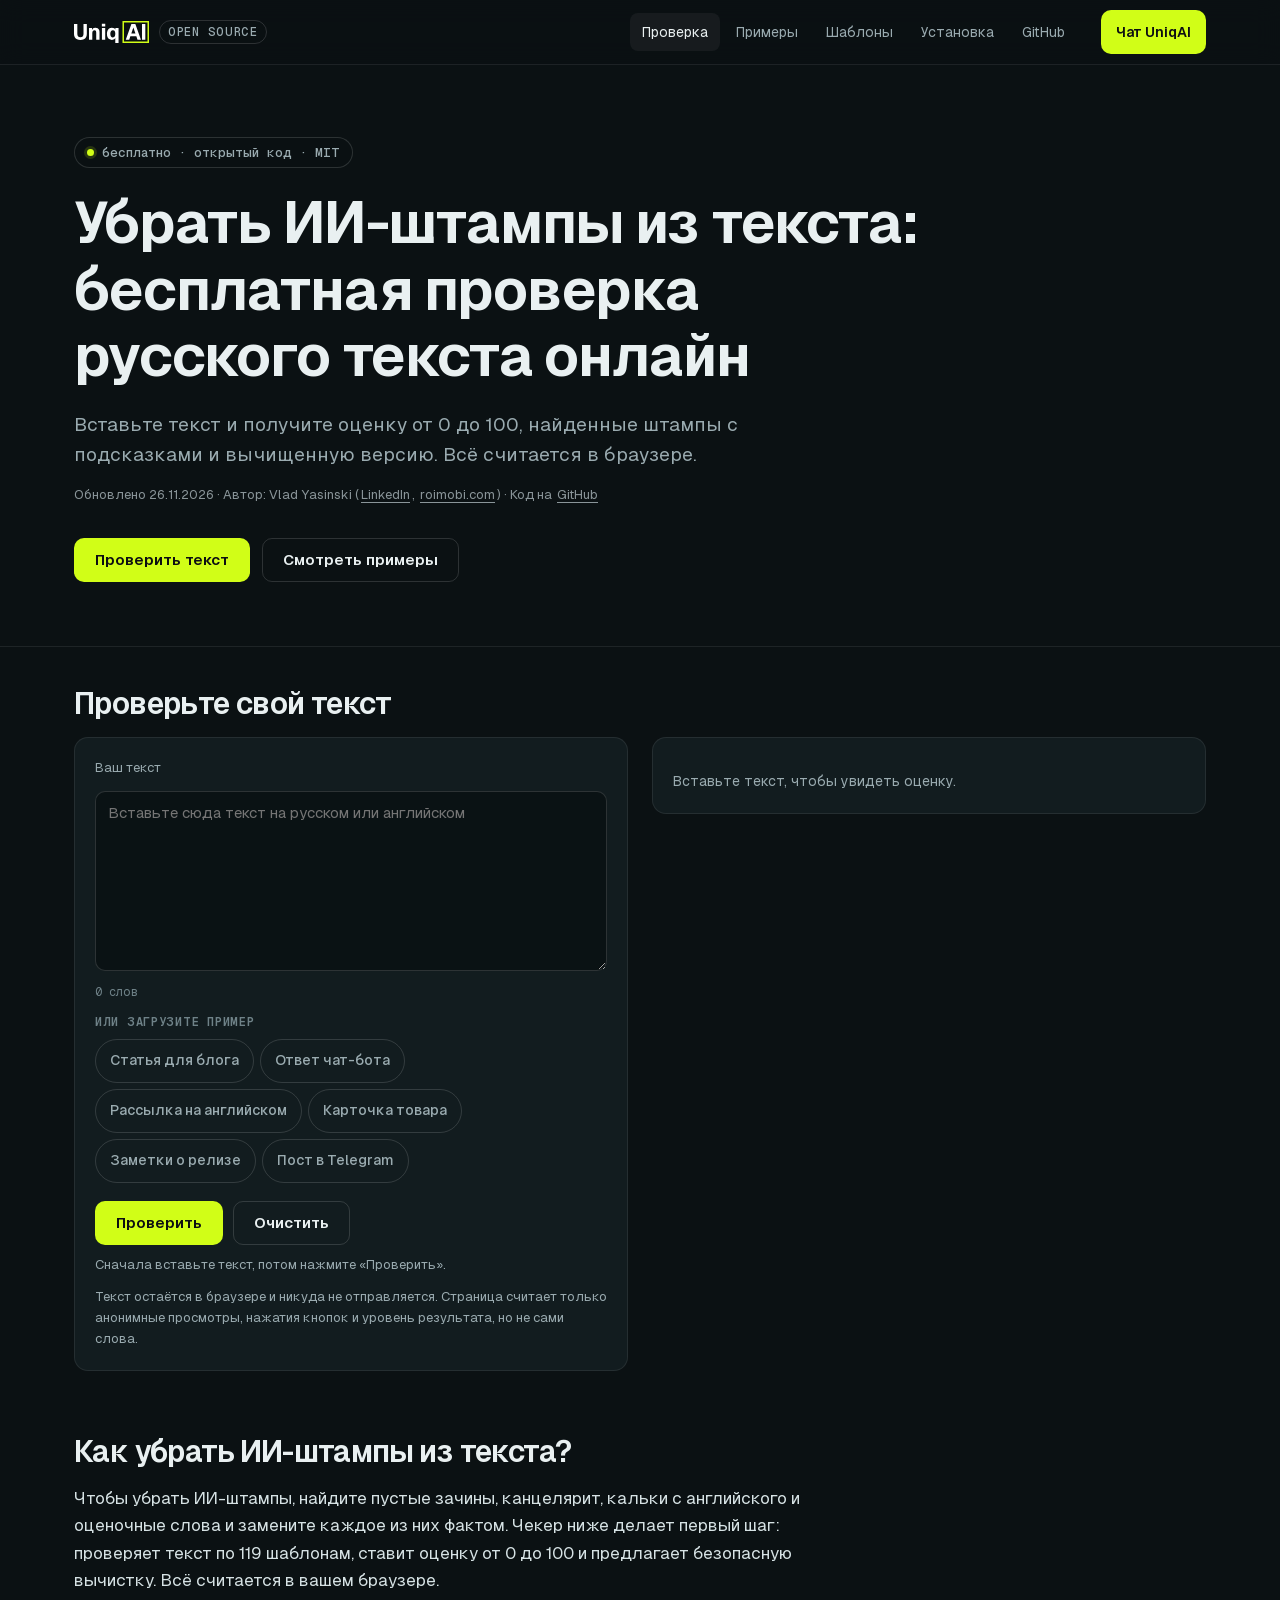
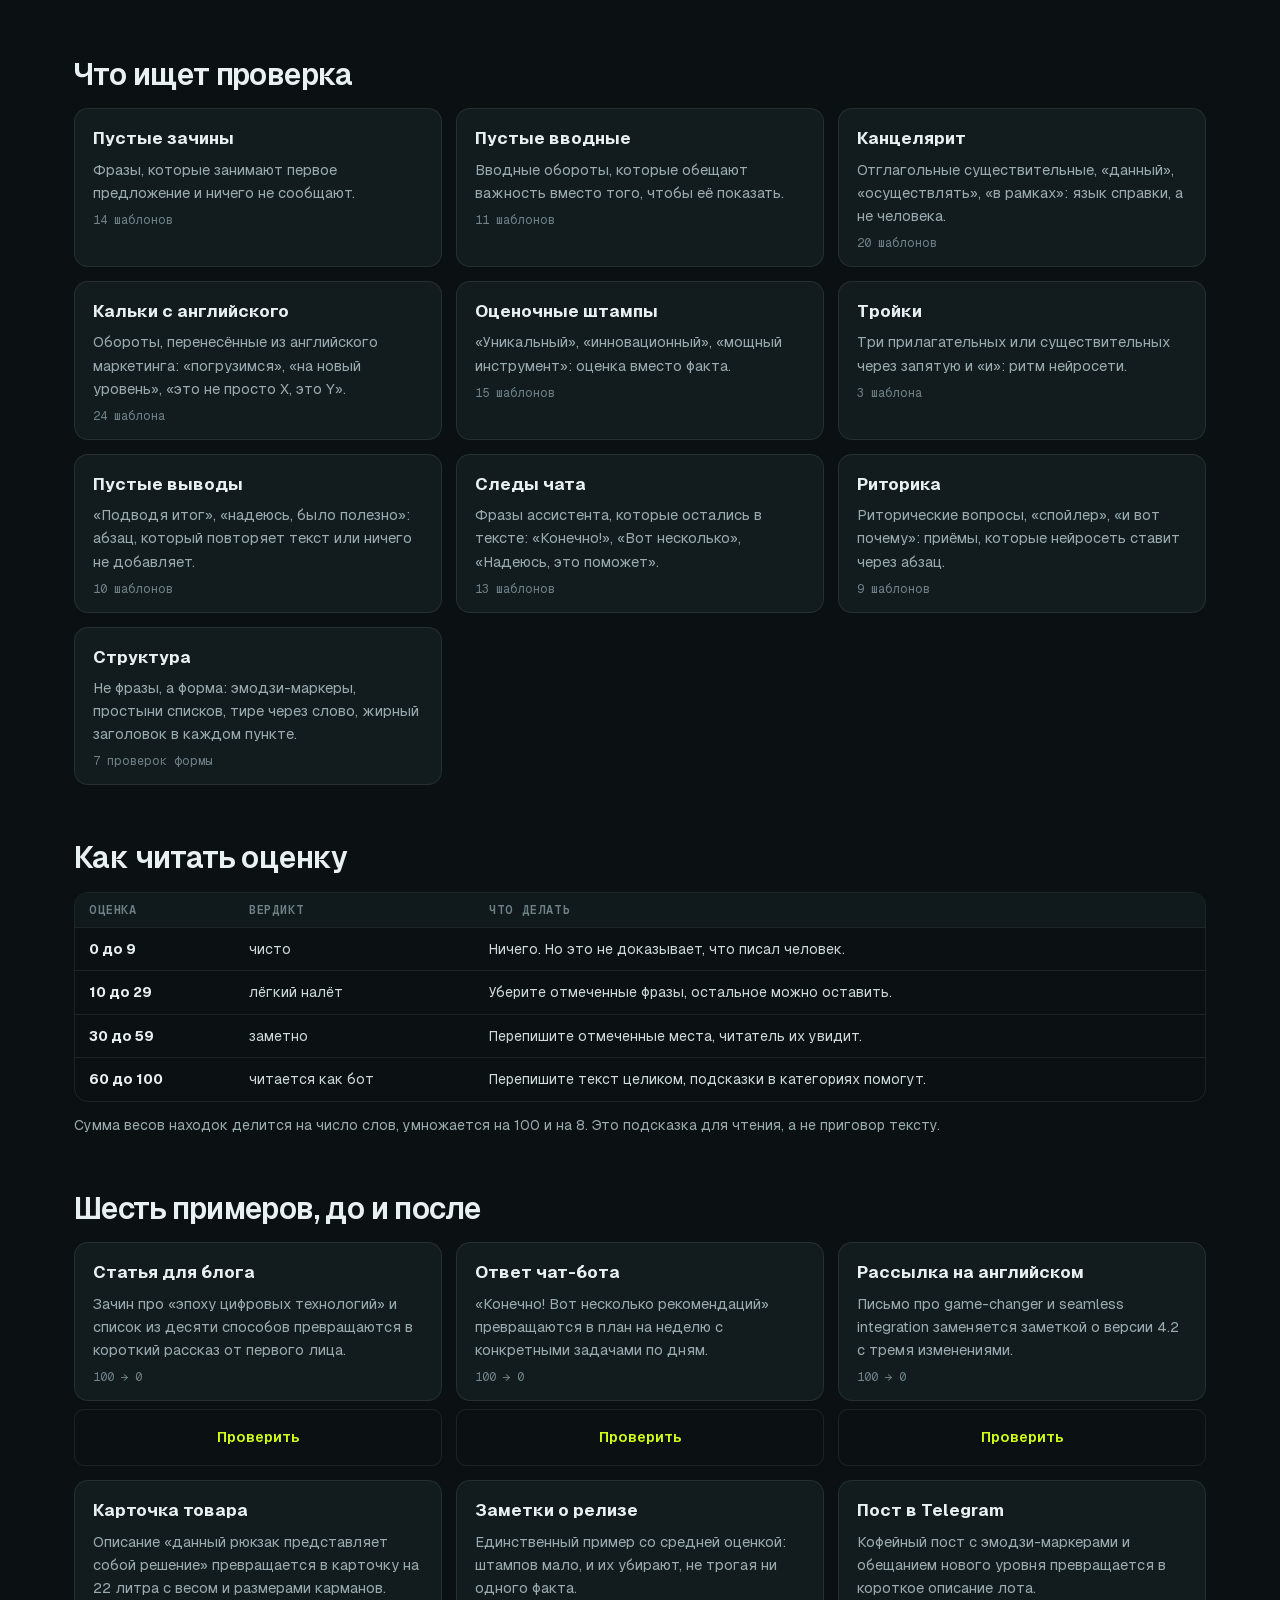
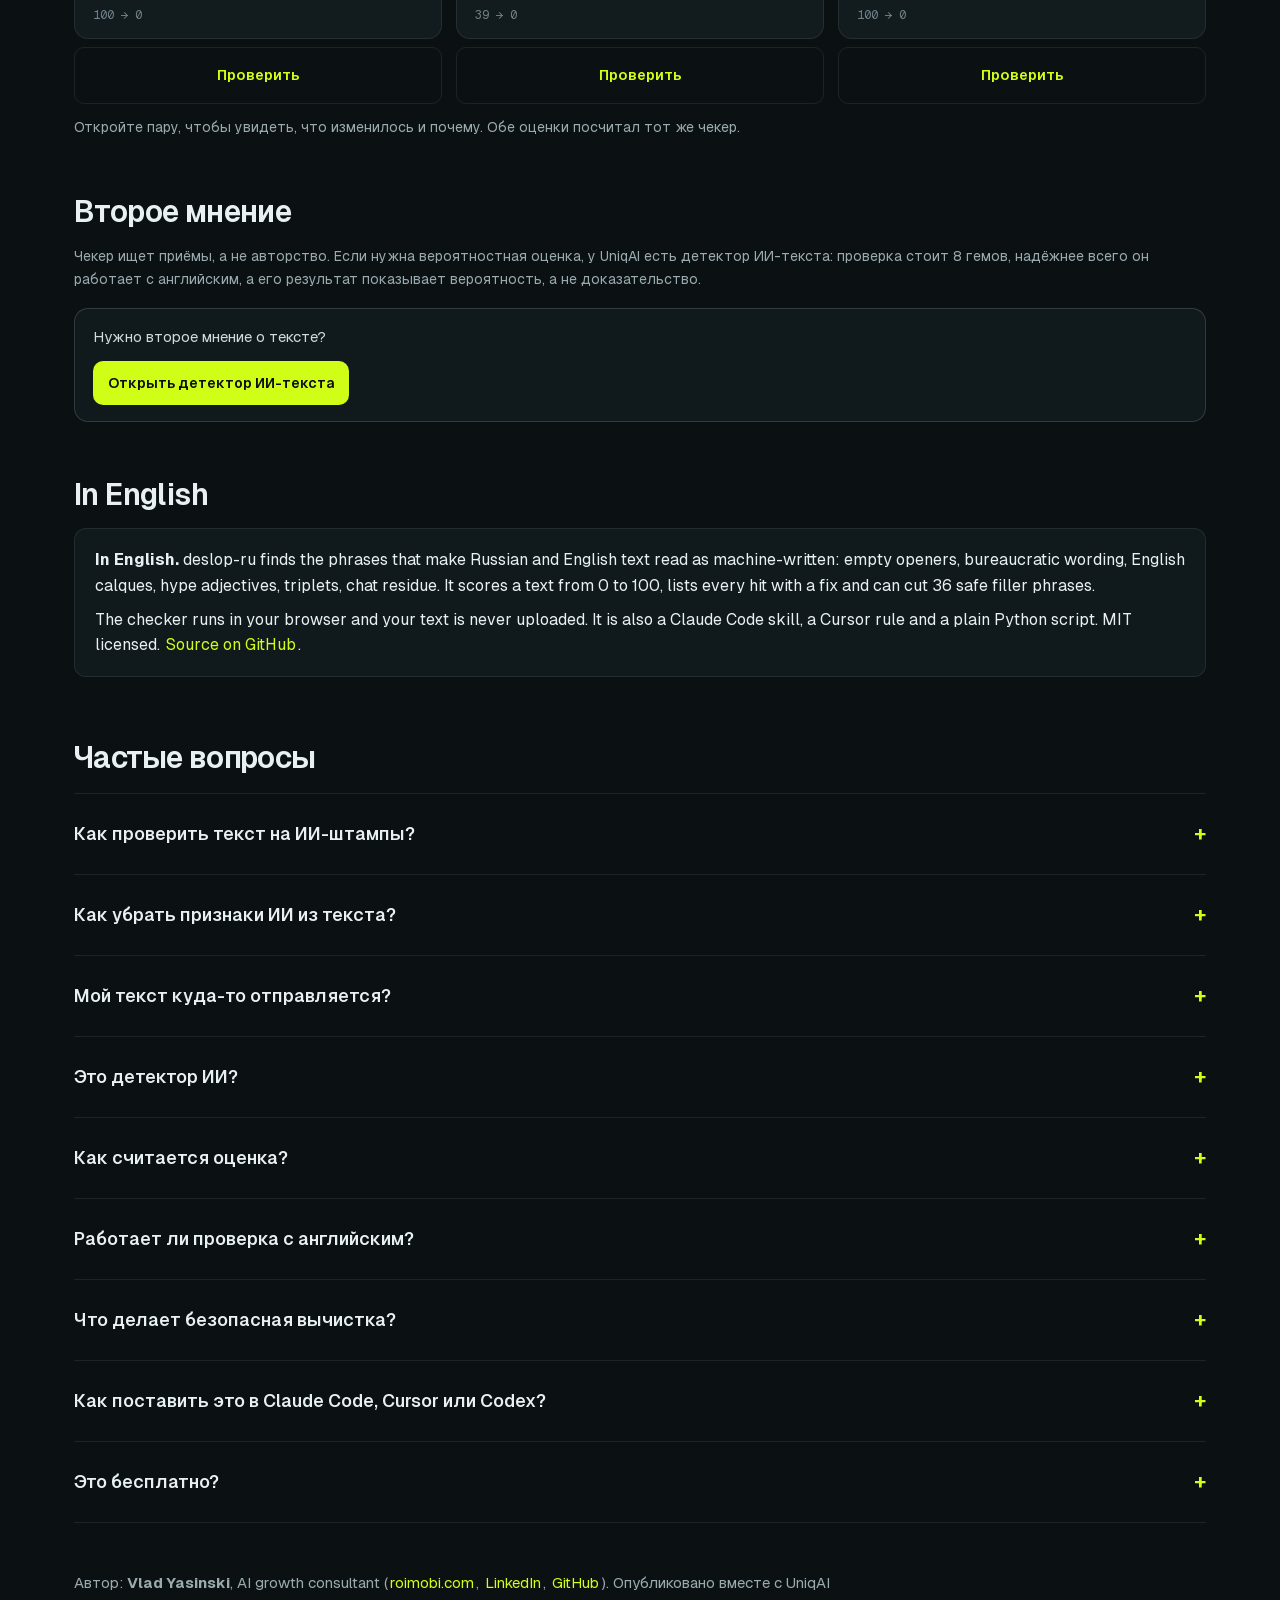
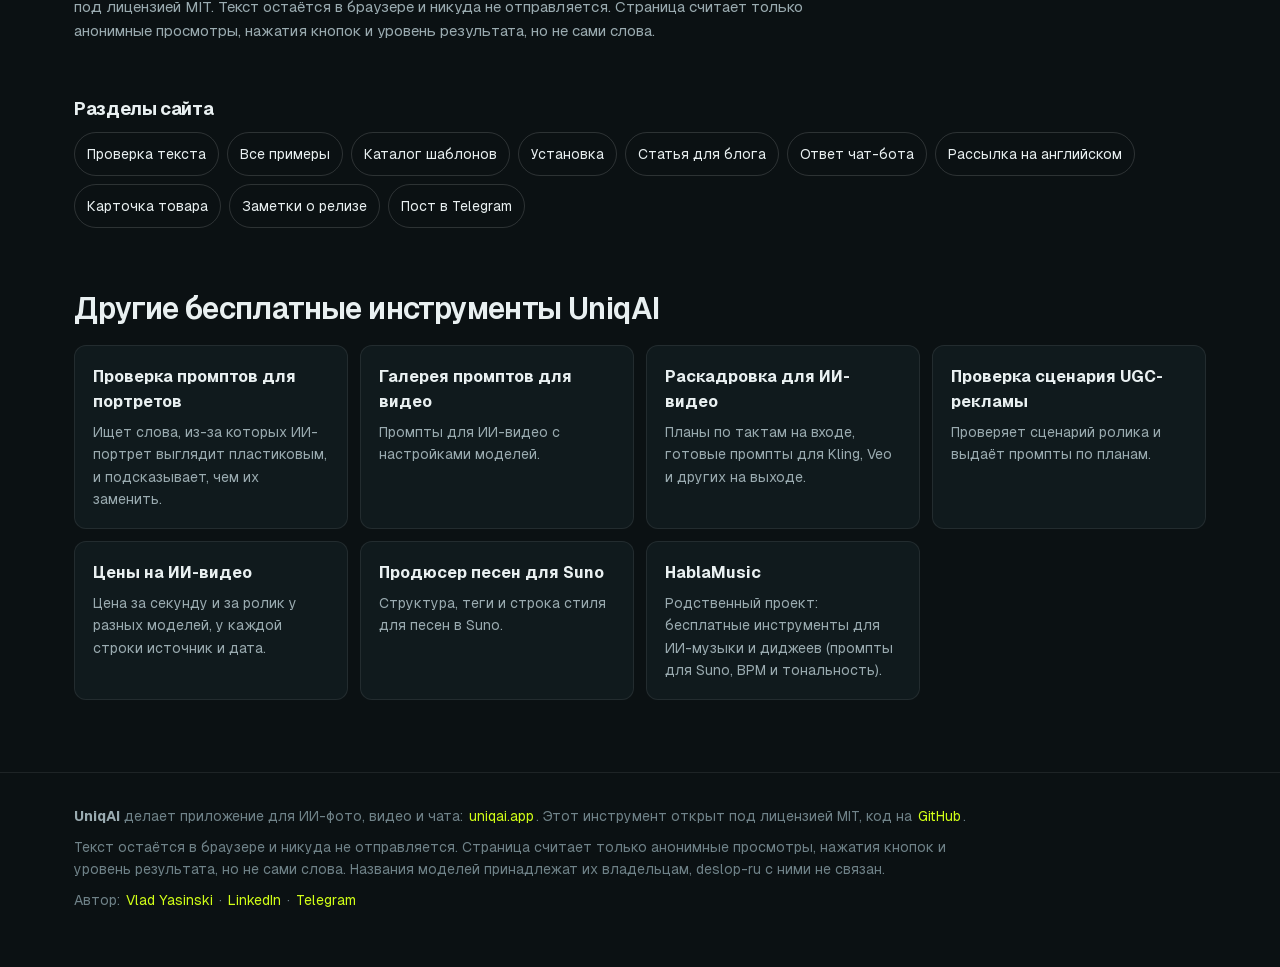
==== commit e48bbb66: "site: FAQ answers for check/remove queries, taller checker field, Russian copy feedback, grammar fix" ====
--- a/docs/index.html
+++ b/docs/index.html
@@ -26,7 +26,7 @@
 <link rel="preload" href="assets/fonts/Geist-Variable.woff2" as="font" type="font/woff2" crossorigin>
 <link rel="stylesheet" href="site.css">
 <link rel="alternate" type="text/plain" href="https://uniqaiapp.github.io/deslop-ru/llms.txt" title="llms.txt">
-<script type="application/ld+json">{"@context":"https://schema.org","@graph":[{"@type":"Organization","@id":"https://uniqai.app/#org","name":"UniqAI","url":"https://uniqai.app/","logo":{"@type":"ImageObject","url":"https://uniqai.app/icon-512.png","width":512,"height":512},"sameAs":["https://github.com/uniqaiapp"]},{"@type":"WebSite","@id":"https://uniqaiapp.github.io/#site","name":"Открытые инструменты UniqAI","url":"https://uniqaiapp.github.io/"},{"@type":"WebPage","@id":"https://uniqaiapp.github.io/deslop-ru/#page","url":"https://uniqaiapp.github.io/deslop-ru/","name":"Убрать ИИ-штампы из текста онлайн | deslop-ru","description":"Бесплатная проверка русского текста на ИИ-штампы: оценка от 0 до 100, номера строк и подсказки. Работает в браузере, текст не уходит.","inLanguage":"ru","isPartOf":{"@id":"https://uniqaiapp.github.io/#site"},"publisher":{"@id":"https://uniqai.app/#org"},"dateModified":"2026-11-26","author":{"@type":"Person","name":"Vlad Yasinski","url":"https://www.roimobi.com/","sameAs":["https://www.roimobi.com","https://www.linkedin.com/in/vlad-yasinski-ua5er/","https://github.com/ua5er"]},"primaryImageOfPage":{"@type":"ImageObject","url":"https://uniqaiapp.github.io/deslop-ru/assets/social-preview.png"},"mainEntity":{"@id":"https://uniqaiapp.github.io/deslop-ru/#app"}},{"@type":"WebApplication","@id":"https://uniqaiapp.github.io/deslop-ru/#app","name":"deslop-ru: проверка текста на ИИ-штампы","url":"https://uniqaiapp.github.io/deslop-ru/","applicationCategory":"UtilitiesApplication","operatingSystem":"Any (web browser)","description":"Проверка русского и английского текста на ИИ-штампы: оценка от 0 до 100, список найденных фраз с подсказками и безопасная вычистка.","isAccessibleForFree":true,"offers":{"@type":"Offer","price":"0","priceCurrency":"USD"},"license":"https://github.com/uniqaiapp/deslop-ru/blob/main/LICENSE","author":{"@type":"Person","name":"Vlad Yasinski","url":"https://www.roimobi.com/","sameAs":["https://www.roimobi.com","https://www.linkedin.com/in/vlad-yasinski-ua5er/","https://github.com/ua5er"]},"publisher":{"@id":"https://uniqai.app/#org"},"codeRepository":"https://github.com/uniqaiapp/deslop-ru","image":"https://uniqaiapp.github.io/deslop-ru/assets/social-preview.png","sameAs":["https://github.com/uniqaiapp/deslop-ru"],"inLanguage":["ru","en"],"featureList":["Оценка от 0 до 100","119 шаблонов в 10 категориях","Безопасная вычистка","Работает в браузере, текст не отправляется"]},{"@type":"FAQPage","@id":"https://uniqaiapp.github.io/deslop-ru/#faq","mainEntity":[{"@type":"Question","name":"Мой текст куда-то отправляется?","acceptedAnswer":{"@type":"Answer","text":"Нет. Проверка работает в вашем браузере, сам текст не покидает страницу. Мы считаем только анонимные просмотры, нажатия кнопок и уровень результата, но не слова, которые вы вставили."}},{"@type":"Question","name":"Это детектор ИИ?","acceptedAnswer":{"@type":"Answer","text":"Нет. Чекер ищет приёмы, по которым текст читается как сгенерированный, а не доказывает авторство. Оценка 0 не значит, что писал человек, а живой текст, где много слов-паразитов, получит отметки. Обходить детекторы чекер не помогает и не пытается."}},{"@type":"Question","name":"Как считается оценка?","acceptedAnswer":{"@type":"Answer","text":"Каждая находка имеет вес от 1 до 3. Сумма весов делится на число слов, умножается на 100 и на 8, результат не больше 100. Проверки плотности включаются от 40 слов, поэтому на двух строках оценка осторожнее."}},{"@type":"Question","name":"Работает ли проверка с английским?","acceptedAnswer":{"@type":"Answer","text":"Да. Язык определяется по буквам, и для английского текста работают 34 английских шаблонов: lean, game-changer, seamless, «let's dive in» и другие. Русских шаблонов 85."}},{"@type":"Question","name":"Что делает безопасная вычистка?","acceptedAnswer":{"@type":"Answer","text":"Она удаляет только 36 фраз, без которых смысл не меняется, например вводное «важно отметить», и поправляет заглавную букву. Остальное чекер только показывает: канцелярит и пустые тройки нужно переписывать."}},{"@type":"Question","name":"Как поставить это в Claude Code, Cursor или Codex?","acceptedAnswer":{"@type":"Answer","text":"Скопируйте репозиторий в папку скиллов Claude Code, положите правило в .cursor/rules или добавьте блок в AGENTS.md. Все три способа описаны на странице установки, скрипту нужен только Python."}},{"@type":"Question","name":"Это бесплатно?","acceptedAnswer":{"@type":"Answer","text":"Да. Репозиторий открыт под лицензией MIT, а проверка на странице бесплатная и работает без регистрации."}}]}]}</script>
+<script type="application/ld+json">{"@context":"https://schema.org","@graph":[{"@type":"Organization","@id":"https://uniqai.app/#org","name":"UniqAI","url":"https://uniqai.app/","logo":{"@type":"ImageObject","url":"https://uniqai.app/icon-512.png","width":512,"height":512},"sameAs":["https://github.com/uniqaiapp"]},{"@type":"WebSite","@id":"https://uniqaiapp.github.io/#site","name":"Открытые инструменты UniqAI","url":"https://uniqaiapp.github.io/"},{"@type":"WebPage","@id":"https://uniqaiapp.github.io/deslop-ru/#page","url":"https://uniqaiapp.github.io/deslop-ru/","name":"Убрать ИИ-штампы из текста онлайн | deslop-ru","description":"Бесплатная проверка русского текста на ИИ-штампы: оценка от 0 до 100, номера строк и подсказки. Работает в браузере, текст не уходит.","inLanguage":"ru","isPartOf":{"@id":"https://uniqaiapp.github.io/#site"},"publisher":{"@id":"https://uniqai.app/#org"},"dateModified":"2026-11-26","author":{"@type":"Person","name":"Vlad Yasinski","url":"https://www.roimobi.com/","sameAs":["https://www.roimobi.com","https://www.linkedin.com/in/vlad-yasinski-ua5er/","https://github.com/ua5er"]},"primaryImageOfPage":{"@type":"ImageObject","url":"https://uniqaiapp.github.io/deslop-ru/assets/social-preview.png"},"mainEntity":{"@id":"https://uniqaiapp.github.io/deslop-ru/#app"}},{"@type":"WebApplication","@id":"https://uniqaiapp.github.io/deslop-ru/#app","name":"deslop-ru: проверка текста на ИИ-штампы","url":"https://uniqaiapp.github.io/deslop-ru/","applicationCategory":"UtilitiesApplication","operatingSystem":"Any (web browser)","description":"Проверка русского и английского текста на ИИ-штампы: оценка от 0 до 100, список найденных фраз с подсказками и безопасная вычистка.","isAccessibleForFree":true,"offers":{"@type":"Offer","price":"0","priceCurrency":"USD"},"license":"https://github.com/uniqaiapp/deslop-ru/blob/main/LICENSE","author":{"@type":"Person","name":"Vlad Yasinski","url":"https://www.roimobi.com/","sameAs":["https://www.roimobi.com","https://www.linkedin.com/in/vlad-yasinski-ua5er/","https://github.com/ua5er"]},"publisher":{"@id":"https://uniqai.app/#org"},"codeRepository":"https://github.com/uniqaiapp/deslop-ru","image":"https://uniqaiapp.github.io/deslop-ru/assets/social-preview.png","sameAs":["https://github.com/uniqaiapp/deslop-ru"],"inLanguage":["ru","en"],"featureList":["Оценка от 0 до 100","119 шаблонов в 10 категориях","Безопасная вычистка","Работает в браузере, текст не отправляется"]},{"@type":"FAQPage","@id":"https://uniqaiapp.github.io/deslop-ru/#faq","mainEntity":[{"@type":"Question","name":"Как проверить текст на ИИ-штампы?","acceptedAnswer":{"@type":"Answer","text":"Вставьте текст в поле выше и нажмите «Проверить». Чекер сверит его с 119 шаблонами и проверками формы, покажет оценку от 0 до 100, подсветит каждую находку в тексте и подскажет, чем её заменить. Регистрация не нужна, текст остаётся в браузере."}},{"@type":"Question","name":"Как убрать признаки ИИ из текста?","acceptedAnswer":{"@type":"Answer","text":"Начните с того, что отметил чекер: удалите пустой зачин и вывод вроде «подводя итог», уберите вводные «важно отметить», замените «уникальный» и «инновационный» конкретным фактом, а канцелярит перепишите глаголами. Потом проверьте текст ещё раз. Безопасная вычистка убирает часть вводных сама, остальное правится руками."}},{"@type":"Question","name":"Мой текст куда-то отправляется?","acceptedAnswer":{"@type":"Answer","text":"Нет. Проверка работает в вашем браузере, сам текст не покидает страницу. Мы считаем только анонимные просмотры, нажатия кнопок и уровень результата, но не слова, которые вы вставили."}},{"@type":"Question","name":"Это детектор ИИ?","acceptedAnswer":{"@type":"Answer","text":"Нет. Чекер ищет приёмы, по которым текст читается как сгенерированный, а не доказывает авторство. Оценка 0 не значит, что писал человек, а живой текст, где много слов-паразитов, получит отметки. Обходить детекторы чекер не помогает и не пытается."}},{"@type":"Question","name":"Как считается оценка?","acceptedAnswer":{"@type":"Answer","text":"Каждая находка имеет вес от 1 до 3. Сумма весов делится на число слов, умножается на 100 и на 8, результат не больше 100. Проверки плотности включаются от 40 слов, поэтому на двух строках оценка осторожнее."}},{"@type":"Question","name":"Работает ли проверка с английским?","acceptedAnswer":{"@type":"Answer","text":"Да. Язык определяется по буквам, и для английского текста работает отдельный набор шаблонов (34 штук): lean, game-changer, seamless, «let's dive in» и другие. В русском наборе их 85."}},{"@type":"Question","name":"Что делает безопасная вычистка?","acceptedAnswer":{"@type":"Answer","text":"Она удаляет только 36 фраз, без которых смысл не меняется, например вводное «важно отметить», и поправляет заглавную букву. Остальное чекер только показывает: канцелярит и пустые тройки нужно переписывать."}},{"@type":"Question","name":"Как поставить это в Claude Code, Cursor или Codex?","acceptedAnswer":{"@type":"Answer","text":"Скопируйте репозиторий в папку скиллов Claude Code, положите правило в .cursor/rules или добавьте блок в AGENTS.md. Все три способа описаны на странице установки, скрипту нужен только Python."}},{"@type":"Question","name":"Это бесплатно?","acceptedAnswer":{"@type":"Answer","text":"Да. Репозиторий открыт под лицензией MIT, а проверка на странице бесплатная и работает без регистрации."}}]}]}</script>
 </head>
 <body>
 <a class="skip" href="#main">К содержимому</a>
@@ -83,13 +83,13 @@
 </section>
 <section class="ug-sec wrap" id="second">
 <h2>Второе мнение</h2>
-<p class="ug-small">Чекер ищет приёмы, а не авторство. Если нужна вероятностная оценка, у UniqAI есть детектор ИИ-текста: проверка стоит 8 гемов, надёжнее всего он работает с английским, а результат это вероятность, а не доказательство.</p><div class="ug-cta"><p>Нужно второе мнение о тексте?</p><a class="btn btn-sm" href="https://uniqai.app/detect/ai-text-detector?utm_source=github&amp;utm_medium=pages&amp;utm_campaign=deslop-ru&amp;utm_content=home" data-out="home-detector">Открыть детектор ИИ-текста</a></div>
+<p class="ug-small">Чекер ищет приёмы, а не авторство. Если нужна вероятностная оценка, у UniqAI есть детектор ИИ-текста: проверка стоит 8 гемов, надёжнее всего он работает с английским, а его результат показывает вероятность, а не доказательство.</p><div class="ug-cta"><p>Нужно второе мнение о тексте?</p><a class="btn btn-sm" href="https://uniqai.app/detect/ai-text-detector?utm_source=github&amp;utm_medium=pages&amp;utm_campaign=deslop-ru&amp;utm_content=home" data-out="home-detector">Открыть детектор ИИ-текста</a></div>
 </section>
 <section class="ug-sec wrap" id="english">
 <h2>In English</h2>
 <div class="dr-en" lang="en"><p><b>In English.</b> deslop-ru finds the phrases that make Russian and English text read as machine-written: empty openers, bureaucratic wording, English calques, hype adjectives, triplets, chat residue. It scores a text from 0 to 100, lists every hit with a fix and can cut 36 safe filler phrases.</p><p>The checker runs in your browser and your text is never uploaded. It is also a Claude Code skill, a Cursor rule and a plain Python script. MIT licensed. <a href="https://github.com/uniqaiapp/deslop-ru" rel="noopener">Source on GitHub</a>.</p></div>
 </section>
-<section class="faq wrap" aria-labelledby="faq-h"><h2 id="faq-h">Частые вопросы</h2><details><summary>Мой текст куда-то отправляется?</summary><p>Нет. Проверка работает в вашем браузере, сам текст не покидает страницу. Мы считаем только анонимные просмотры, нажатия кнопок и уровень результата, но не слова, которые вы вставили.</p></details><details><summary>Это детектор ИИ?</summary><p>Нет. Чекер ищет приёмы, по которым текст читается как сгенерированный, а не доказывает авторство. Оценка 0 не значит, что писал человек, а живой текст, где много слов-паразитов, получит отметки. Обходить детекторы чекер не помогает и не пытается.</p></details><details><summary>Как считается оценка?</summary><p>Каждая находка имеет вес от 1 до 3. Сумма весов делится на число слов, умножается на 100 и на 8, результат не больше 100. Проверки плотности включаются от 40 слов, поэтому на двух строках оценка осторожнее.</p></details><details><summary>Работает ли проверка с английским?</summary><p>Да. Язык определяется по буквам, и для английского текста работают 34 английских шаблонов: lean, game-changer, seamless, «let&#x27;s dive in» и другие. Русских шаблонов 85.</p></details><details><summary>Что делает безопасная вычистка?</summary><p>Она удаляет только 36 фраз, без которых смысл не меняется, например вводное «важно отметить», и поправляет заглавную букву. Остальное чекер только показывает: канцелярит и пустые тройки нужно переписывать.</p></details><details><summary>Как поставить это в Claude Code, Cursor или Codex?</summary><p>Скопируйте репозиторий в папку скиллов Claude Code, положите правило в .cursor/rules или добавьте блок в AGENTS.md. Все три способа описаны на странице установки, скрипту нужен только Python.</p></details><details><summary>Это бесплатно?</summary><p>Да. Репозиторий открыт под лицензией MIT, а проверка на странице бесплатная и работает без регистрации.</p></details></section>
+<section class="faq wrap" aria-labelledby="faq-h"><h2 id="faq-h">Частые вопросы</h2><details><summary>Как проверить текст на ИИ-штампы?</summary><p>Вставьте текст в поле выше и нажмите «Проверить». Чекер сверит его с 119 шаблонами и проверками формы, покажет оценку от 0 до 100, подсветит каждую находку в тексте и подскажет, чем её заменить. Регистрация не нужна, текст остаётся в браузере.</p></details><details><summary>Как убрать признаки ИИ из текста?</summary><p>Начните с того, что отметил чекер: удалите пустой зачин и вывод вроде «подводя итог», уберите вводные «важно отметить», замените «уникальный» и «инновационный» конкретным фактом, а канцелярит перепишите глаголами. Потом проверьте текст ещё раз. Безопасная вычистка убирает часть вводных сама, остальное правится руками.</p></details><details><summary>Мой текст куда-то отправляется?</summary><p>Нет. Проверка работает в вашем браузере, сам текст не покидает страницу. Мы считаем только анонимные просмотры, нажатия кнопок и уровень результата, но не слова, которые вы вставили.</p></details><details><summary>Это детектор ИИ?</summary><p>Нет. Чекер ищет приёмы, по которым текст читается как сгенерированный, а не доказывает авторство. Оценка 0 не значит, что писал человек, а живой текст, где много слов-паразитов, получит отметки. Обходить детекторы чекер не помогает и не пытается.</p></details><details><summary>Как считается оценка?</summary><p>Каждая находка имеет вес от 1 до 3. Сумма весов делится на число слов, умножается на 100 и на 8, результат не больше 100. Проверки плотности включаются от 40 слов, поэтому на двух строках оценка осторожнее.</p></details><details><summary>Работает ли проверка с английским?</summary><p>Да. Язык определяется по буквам, и для английского текста работает отдельный набор шаблонов (34 штук): lean, game-changer, seamless, «let&#x27;s dive in» и другие. В русском наборе их 85.</p></details><details><summary>Что делает безопасная вычистка?</summary><p>Она удаляет только 36 фраз, без которых смысл не меняется, например вводное «важно отметить», и поправляет заглавную букву. Остальное чекер только показывает: канцелярит и пустые тройки нужно переписывать.</p></details><details><summary>Как поставить это в Claude Code, Cursor или Codex?</summary><p>Скопируйте репозиторий в папку скиллов Claude Code, положите правило в .cursor/rules или добавьте блок в AGENTS.md. Все три способа описаны на странице установки, скрипту нужен только Python.</p></details><details><summary>Это бесплатно?</summary><p>Да. Репозиторий открыт под лицензией MIT, а проверка на странице бесплатная и работает без регистрации.</p></details></section>
 <section class="author wrap" aria-label="Об авторе"><p>Автор: <strong>Vlad Yasinski</strong>, AI growth consultant (<a href="https://www.roimobi.com/?utm_source=github&amp;utm_medium=pages&amp;utm_campaign=deslop-ru" rel="noopener">roimobi.com</a>, <a href="https://www.linkedin.com/in/vlad-yasinski-ua5er/" rel="noopener">LinkedIn</a>, <a href="https://github.com/ua5er" rel="noopener">GitHub</a>). Опубликовано вместе с UniqAI под лицензией MIT. Текст остаётся в браузере и никуда не отправляется. Страница считает только анонимные просмотры, нажатия кнопок и уровень результата, но не сами слова.</p></section>
 </main>
 <nav class="browse wrap" aria-label="Разделы сайта"><h2>Разделы сайта</h2><p><a href="">Проверка текста</a><a href="examples/">Все примеры</a><a href="patterns/">Каталог шаблонов</a><a href="how-to/">Установка</a><a href="examples/blog-intro/">Статья для блога</a><a href="examples/chat-answer/">Ответ чат-бота</a><a href="examples/newsletter/">Рассылка на английском</a><a href="examples/product-card/">Карточка товара</a><a href="examples/release-notes/">Заметки о релизе</a><a href="examples/telegram-post/">Пост в Telegram</a></p></nav>
--- a/docs/site.css
+++ b/docs/site.css
@@ -337,6 +337,7 @@
 
 /* no-plastic: score, coverage, mode toggle, samples, stacked tables */
 .ug-form textarea#np-text{min-height:132px;max-height:60vh;font-size:15px;line-height:1.5}
+.ug-form textarea#dr-text{min-height:180px;max-height:60vh;font-size:15px;line-height:1.5}
 .np-meta{margin:6px 0 16px;font:12px GeistMono,monospace;color:var(--dim)}
 .np-mode,.np-samples{display:flex;flex-wrap:wrap;gap:6px}
 .np-mode button,.np-samples button{min-height:44px;padding:0 14px;border-radius:99px;border:1px solid var(--line2);background:transparent;color:var(--mut);font:500 14px Geist,sans-serif;cursor:pointer;text-align:left}
